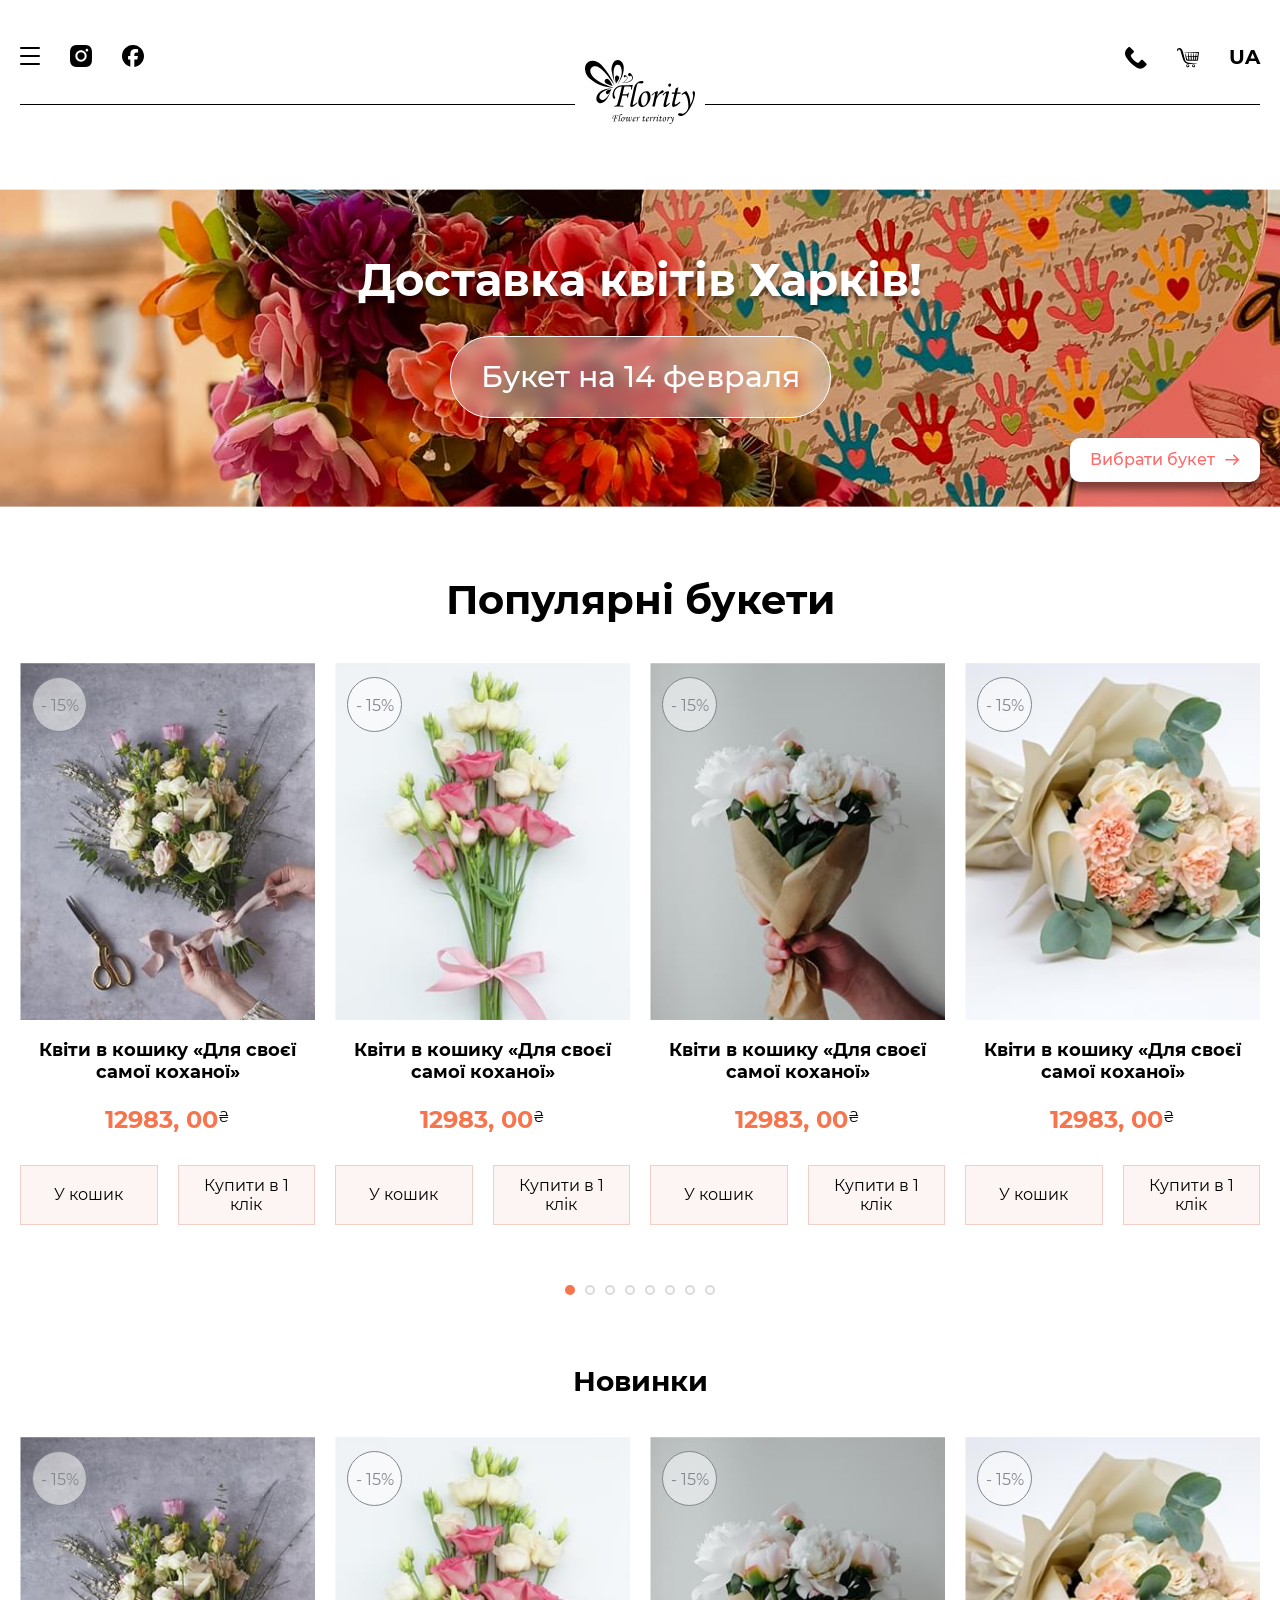
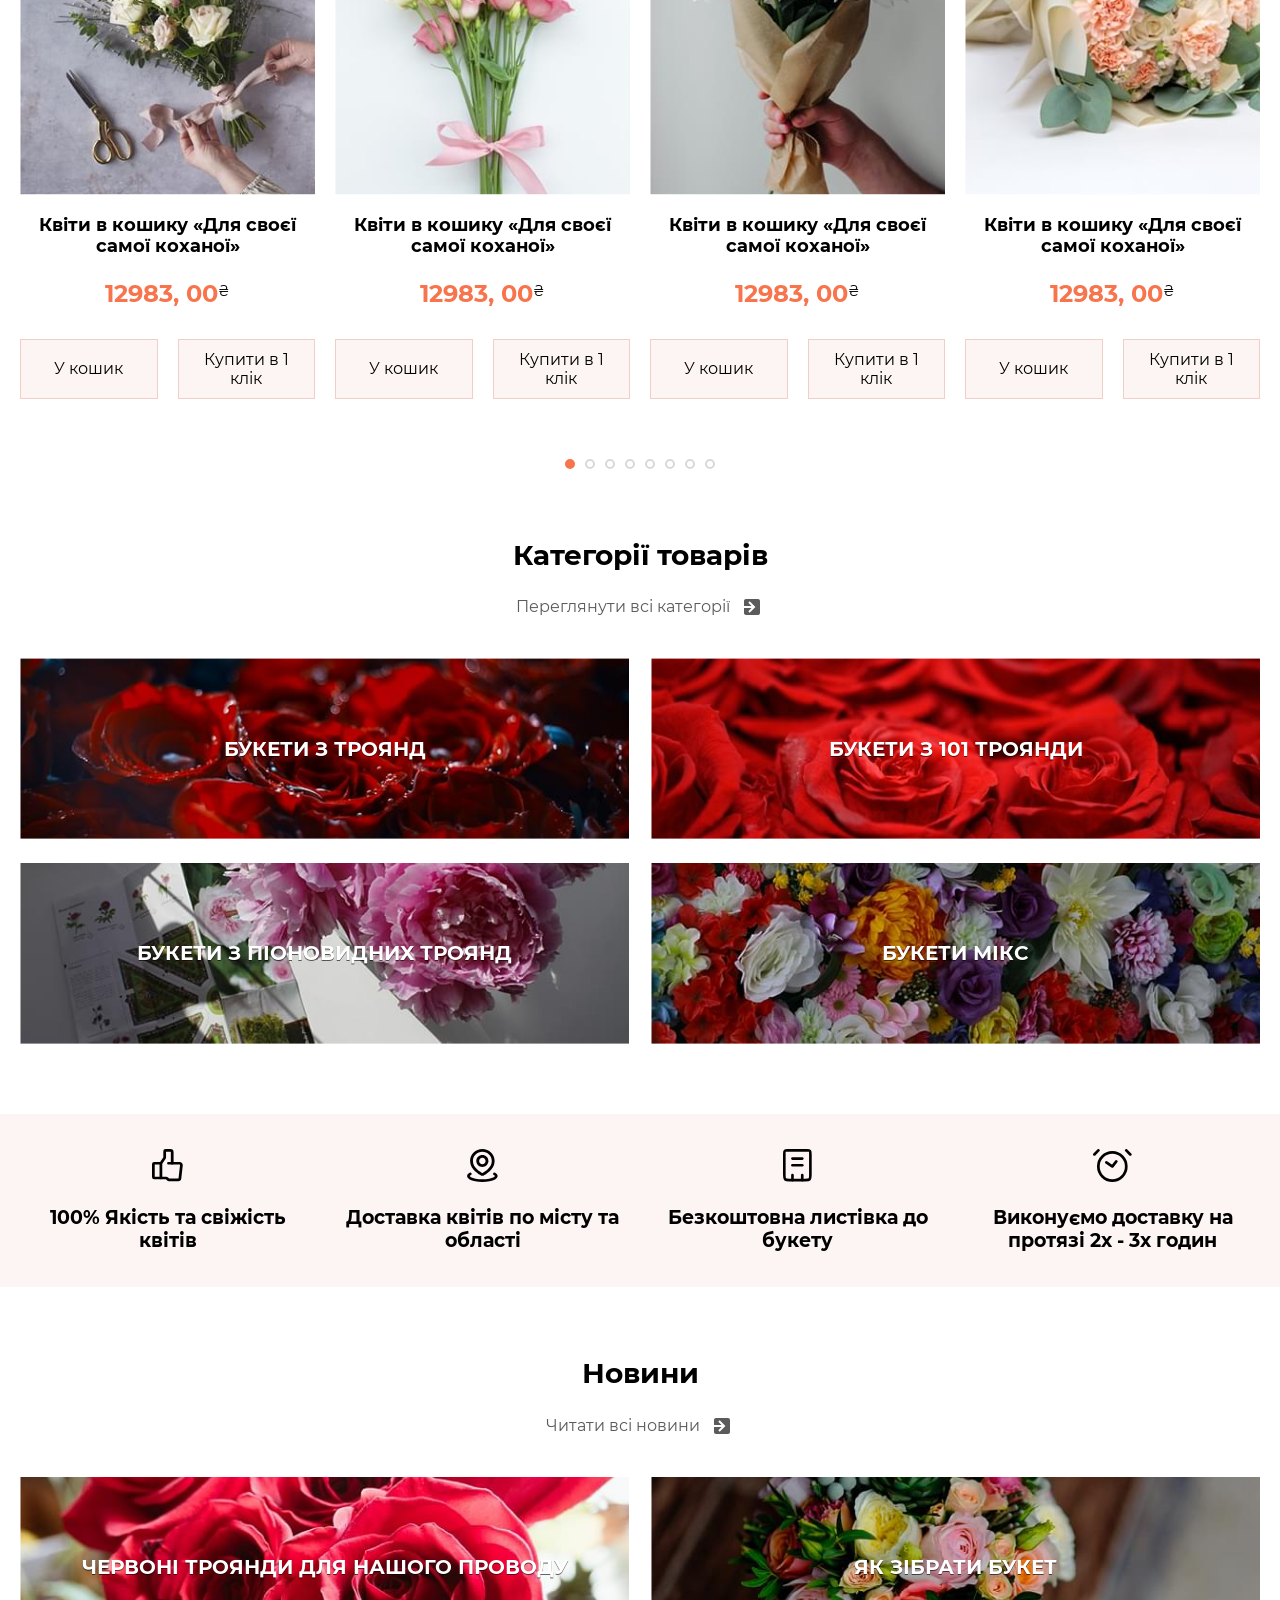
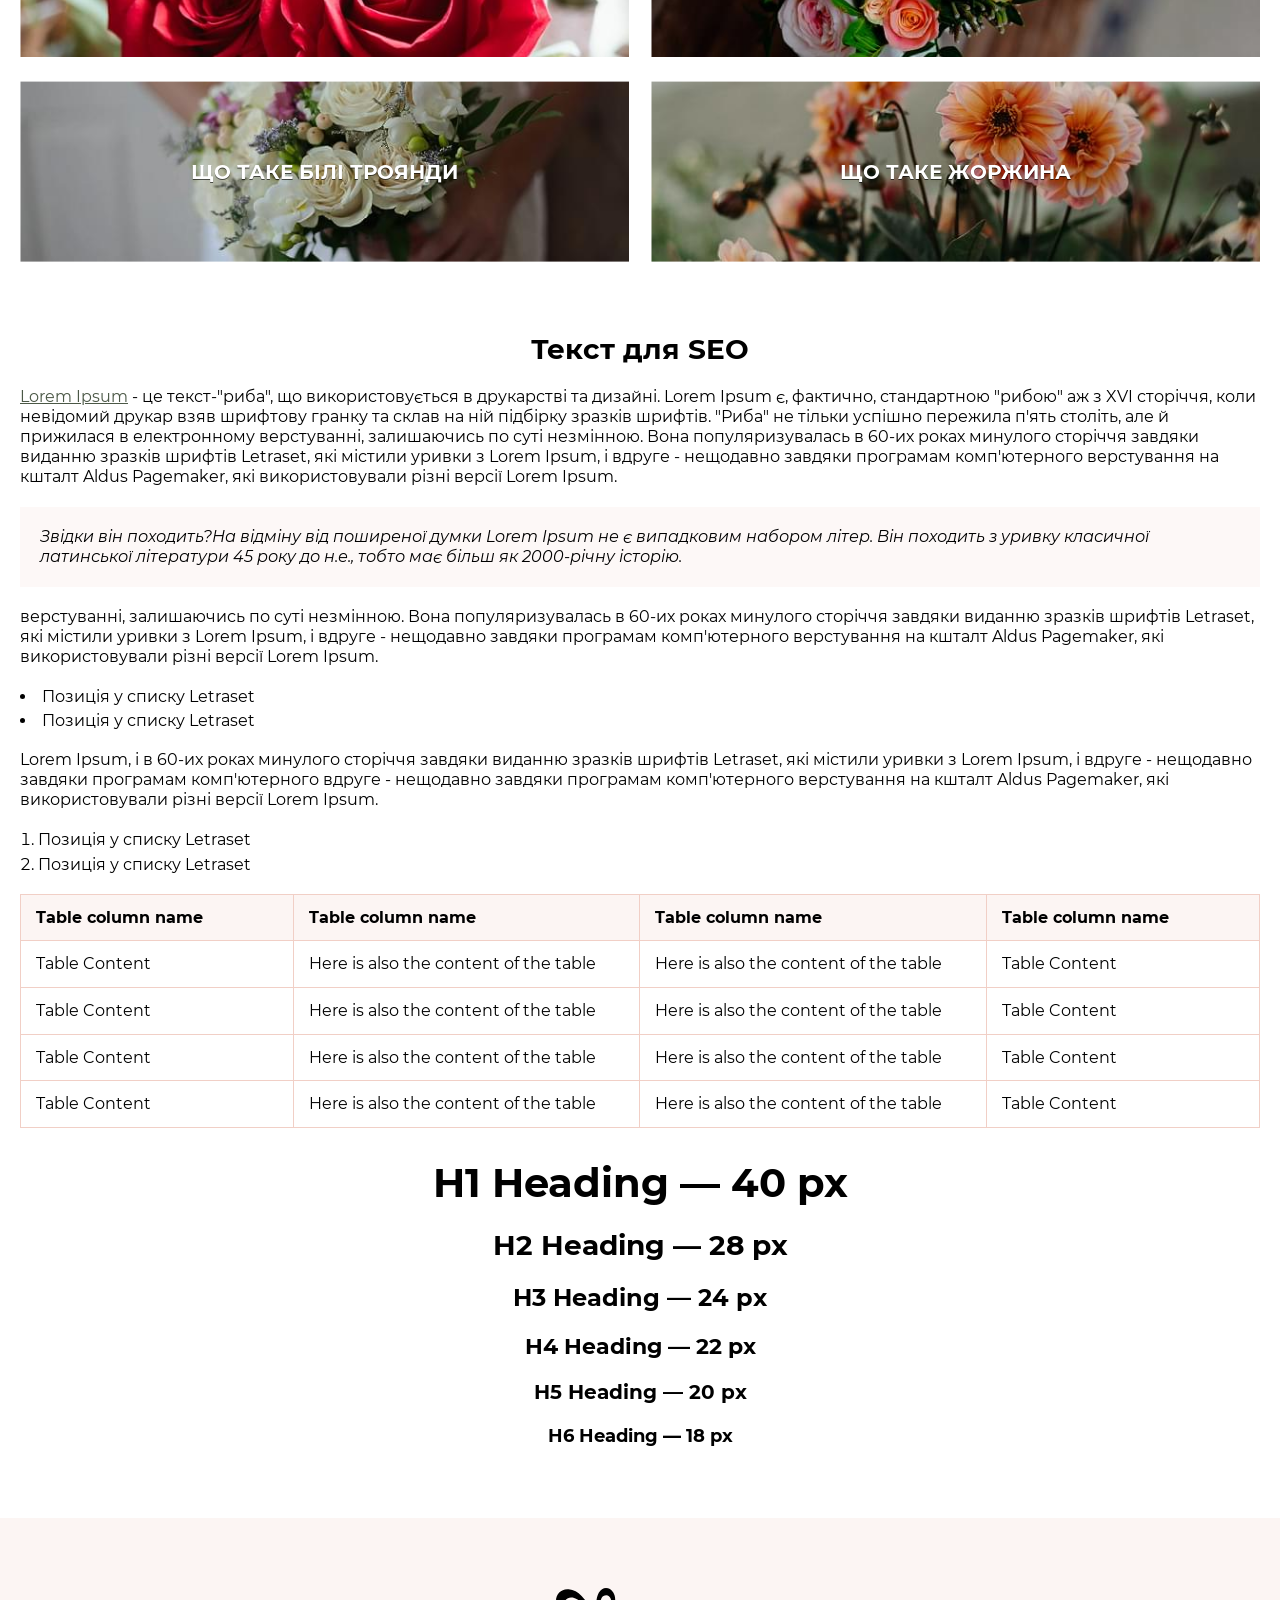
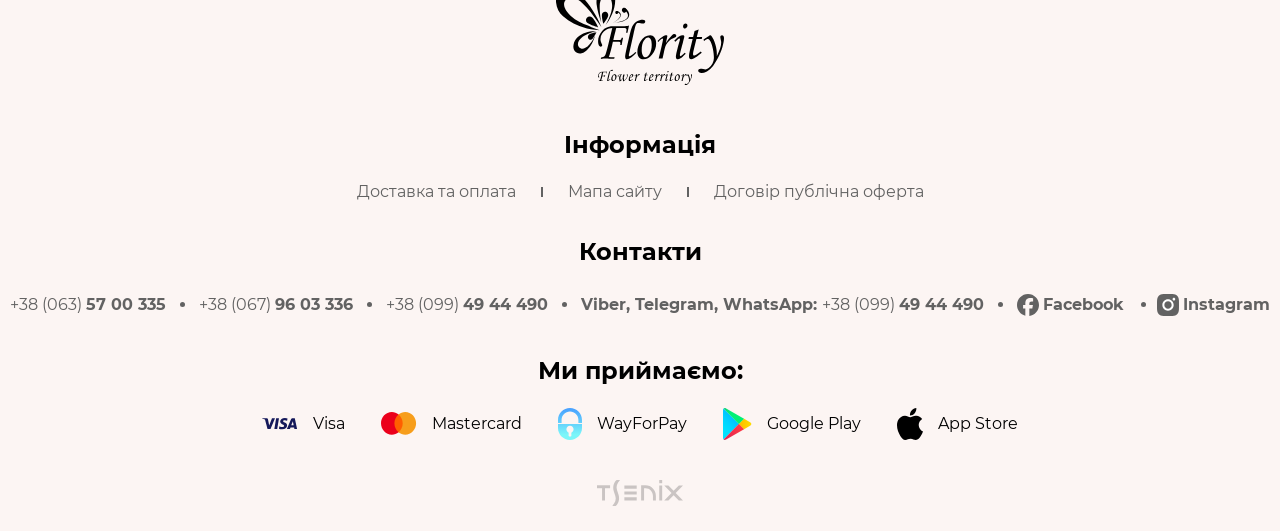
==== index.html @ 6a873721 "first commit" ====
<!DOCTYPE html>
<html lang="en" class="">

<head>
	<title>Home</title>
	<meta charset="UTF-8">
	<meta name="format-detection" content="telephone=no">
	<!-- <style>body{opacity: 0;}</style> -->
	<link rel="stylesheet" href="css/style.min.css?_v=20260426142828">
	<link rel="shortcut icon" href="favicon.ico">
	<!-- <meta name="robots" content="noindex, nofollow"> -->
	<meta name="viewport" content="width=device-width, initial-scale=1.0">
</head>

<body class="main">
	<div class="wrapper">
		<header class="header">
			<div class="_container">
				<div class="header__body">
					<div class="header__column">
						<div class="header__burger">
							<span></span>
							<span></span>
							<span></span>
						</div>

						<a href="#" class="header__link">
							<svg width="22" height="22" viewBox="0 0 22 22" fill="none" xmlns="http://www.w3.org/2000/svg">
								<path d="M11.0064 0C8.01837 0 7.64432 0.0128931 6.47059 0.0644657C5.30115 0.116038 4.49717 0.305138 3.80066 0.575894C3.07407 0.859543 2.45925 1.23344 1.84874 1.84802C1.23393 2.45829 0.859879 3.07287 0.576119 3.79488C0.305257 4.49541 0.116084 5.29478 0.0644909 6.46376C0.0128982 7.64134 0 8.01524 0 11.0021C0 13.9891 0.0128982 14.363 0.0644909 15.5362C0.116084 16.7052 0.305257 17.5089 0.576119 18.2051C0.859879 18.9314 1.23393 19.546 1.84874 20.1563C2.45925 20.7666 3.07407 21.1448 3.79637 21.4241C4.49717 21.6949 5.29685 21.884 6.46629 21.9355C7.64002 21.9871 8.01407 22 11.0021 22C13.9902 22 14.3643 21.9871 15.538 21.9355C16.7074 21.884 17.5114 21.6949 18.2079 21.4241C18.9302 21.1448 19.545 20.7666 20.1556 20.1563C20.7661 19.546 21.1444 18.9314 21.4239 18.2094C21.6947 17.5089 21.8839 16.7095 21.9355 15.5405C21.9871 14.3673 22 13.9934 22 11.0064C22 8.01954 21.9871 7.64563 21.9355 6.47236C21.8839 5.30338 21.6947 4.49971 21.4239 3.80348C21.153 3.07287 20.779 2.45829 20.1642 1.84802C19.5536 1.23774 18.9388 0.859543 18.2165 0.580191C17.5157 0.309435 16.716 0.120336 15.5466 0.0687634C14.3686 0.0128932 13.9945 0 11.0064 0Z" />
								<path d="M11.0065 5.35059C7.88513 5.35059 5.35278 7.88194 5.35278 11.0021C5.35278 14.1222 7.88513 16.6536 11.0065 16.6536C14.1278 16.6536 16.6602 14.1222 16.6602 11.0021C16.6602 7.88194 14.1278 5.35059 11.0065 5.35059ZM11.0065 14.668C8.98147 14.668 7.3391 13.0263 7.3391 11.0021C7.3391 8.97786 8.98147 7.33613 11.0065 7.33613C13.0315 7.33613 14.6739 8.97786 14.6739 11.0021C14.6739 13.0263 13.0315 14.668 11.0065 14.668Z" fill="white" />
								<path d="M18.2038 5.12702C18.2038 5.85763 17.6105 6.44642 16.8839 6.44642C16.153 6.44642 15.564 5.85333 15.564 5.12702C15.564 4.3964 16.1573 3.80762 16.8839 3.80762C17.6105 3.80762 18.2038 4.4007 18.2038 5.12702Z" fill="white" />
							</svg>
						</a>

						<a href="#" class="header__link">
							<svg width="22" height="22" viewBox="0 0 22 22" fill="none" xmlns="http://www.w3.org/2000/svg">
								<path d="M10.9998 0C4.92482 0 0 4.94301 0 11.0404C0 16.2179 3.55161 20.5625 8.34267 21.7558V14.4144H6.07452V11.0404H8.34267V9.58661C8.34267 5.82889 10.0371 4.08716 13.7128 4.08716C14.4097 4.08716 15.6122 4.2245 16.1041 4.3614V7.4196C15.8445 7.39221 15.3935 7.37853 14.8334 7.37853C13.0299 7.37853 12.333 8.06435 12.333 9.84716V11.0404H15.9259L15.3086 14.4144H12.333V22C17.7796 21.3398 22 16.6851 22 11.0404C21.9996 4.94301 17.0747 0 10.9998 0Z" />
							</svg>
						</a>
					</div>

					<div class="header__logo">
						<a href="index.html"><img src="img/logo.svg" alt="Flority"></a>
					</div>

					<div class="header__column">
						<a href="tel:380660000000" class="header__link">
							<svg width="20" height="20" viewBox="0 0 20 20" fill="none" xmlns="http://www.w3.org/2000/svg">
								<path d="M1.75751 1.69566L3.16025 0.292922C3.55077 -0.0976021 4.18394 -0.0976028 4.57446 0.292921L7.79183 3.51029C8.18235 3.90081 8.18235 4.53398 7.79183 4.9245L5.60475 7.11157C5.25868 7.45765 5.17288 7.98635 5.39176 8.4241C6.65706 10.9547 8.709 13.0066 11.2396 14.2719C11.6773 14.4908 12.206 14.405 12.5521 14.0589L14.7392 11.8719C15.1297 11.4813 15.7629 11.4813 16.1534 11.8719L19.3708 15.0892C19.7613 15.4798 19.7613 16.1129 19.3708 16.5034L17.968 17.9062C15.8567 20.0175 12.5141 20.2551 10.1254 18.4636L7.65382 16.6099C5.91029 15.3022 4.36147 13.7534 3.05382 12.0099L1.20014 9.53831C-0.591397 7.14958 -0.353846 3.80702 1.75751 1.69566Z" />
							</svg>
						</a>

						<a href="basket.html" class="header__link">
							<svg width="25" height="23" viewBox="0 0 25 23" fill="none" xmlns="http://www.w3.org/2000/svg">
								<path d="M18.5812 18.1425L14.183 18.2022C13.2606 18.2147 12.3851 18.1031 11.4917 17.92C8.99579 17.4085 7.82617 15.4957 6.98741 13.2699C6.55721 12.1282 6.16711 11.0234 5.83458 9.84287L4.12343 3.76761C3.94363 3.12925 3.60828 2.5521 3.12494 2.15522C2.66247 1.77555 2.07651 1.76142 1.62545 2.12654C0.935568 2.68497 0.820274 3.83113 0.439247 3.7769C0.0921669 3.72751 -0.0612964 2.75458 0.022397 2.23522C0.249803 0.824838 1.48586 -0.118003 2.91543 0.0119433C4.59738 0.164834 5.9006 1.70891 6.31698 3.2108L7.31269 6.80289L8.55208 11.547C8.82465 12.5904 9.14545 13.5791 9.6195 14.532C10.0403 15.378 10.6912 16.0177 11.5703 16.3469C12.1953 16.5809 12.804 16.7472 13.4802 16.839C15.6002 17.1265 17.6874 17.3957 19.8273 17.4526L21.8177 17.5054C22.06 17.5118 22.2849 17.6052 22.4875 17.7469C22.3479 17.8445 22.1954 17.911 22.0318 17.9321C20.8776 18.0811 19.7575 18.1266 18.5812 18.1425Z" />
								<path d="M19.1905 20.8876C19.4938 20.7344 19.6414 20.4723 19.636 20.1809C19.6308 19.9035 19.4873 19.6583 19.2237 19.5098C18.9418 19.3511 18.623 19.3408 18.321 19.4967C18.1021 19.6096 17.8889 19.8578 17.877 20.1599C17.8642 20.4805 18.0623 20.7423 18.2847 20.869C18.5717 21.0328 18.8969 21.036 19.1905 20.8876ZM20.2667 21.3477C19.5578 22.2095 18.2495 22.24 17.4839 21.4713C16.8313 20.8161 16.8934 19.8001 17.588 19.2081C18.3057 18.5965 19.3727 18.6013 20.077 19.2291C20.6944 19.7794 20.8188 20.6765 20.2667 21.3477Z" />
								<path d="M13.0521 20.2327C13.0746 19.8877 12.8522 19.636 12.6372 19.5112C12.3651 19.3533 12.0695 19.3501 11.7948 19.4646C11.5033 19.5863 11.3082 19.8574 11.291 20.1353C11.2715 20.4505 11.4399 20.7208 11.7236 20.876C11.9956 21.0248 12.3098 21.0444 12.6129 20.8874C12.8097 20.7856 13.0309 20.5591 13.0521 20.2327ZM13.5896 21.4505C12.9015 22.1662 11.7988 22.1971 11.0449 21.6053C10.2932 21.0152 10.2353 19.9304 10.9284 19.2733C11.6277 18.6105 12.7125 18.5803 13.4541 19.1963C14.1414 19.7671 14.234 20.7803 13.5896 21.4505Z" />
								<path d="M20.642 13.3871C20.5658 12.3701 20.6473 11.499 20.745 10.4853L19.4509 10.4937L19.4869 11.3573C19.5158 12.049 19.5331 12.6953 19.4162 13.3905L20.642 13.3871ZM18.4972 13.3818C18.4032 12.6845 18.3713 12.2024 18.3506 11.6176C18.3313 11.2467 18.3329 10.8556 18.3622 10.4886L16.613 10.4319L16.7215 11.675C16.7722 12.256 16.7775 12.7954 16.706 13.3961L18.4972 13.3818ZM21.5662 13.4225L22.6578 13.3826L23.0591 10.3245L21.8338 10.4487L21.7908 11.7148C21.7709 12.2999 21.6746 12.8463 21.5662 13.4225ZM15.7876 13.4119L15.5814 11.911L15.5168 10.3898L13.7103 10.2754L13.9349 11.7903C14.0136 12.3206 14.019 12.8404 14.0137 13.387L15.7876 13.4119ZM13.0692 13.3268C12.8149 12.2218 12.6972 11.2466 12.6313 10.1666L10.7609 9.99288C11.0276 11.084 11.2852 12.0581 11.5985 13.064C11.5815 13.1079 11.5697 13.2085 11.6007 13.2062C11.6317 13.2039 11.714 13.1799 11.7511 13.1839L13.0692 13.3268ZM23.2 9.43617C23.3567 8.40083 23.4962 7.49052 23.7074 6.54158C23.8035 6.2832 23.8545 6.02831 23.8532 5.75147L22.012 5.61882L21.9352 7.46017L21.8714 9.33246L23.2 9.43617ZM21.1934 7.59002L21.6515 5.59149L19.1741 5.45862L19.2098 6.16066L19.3778 9.37694L20.9026 9.319C20.9917 8.74061 21.0586 8.17785 21.1934 7.59002ZM18.6933 6.55045L18.8506 5.43907L16.1387 5.3195L16.5172 9.47737L18.3976 9.40489C18.4491 8.43211 18.5294 7.52515 18.6933 6.55045ZM15.5939 7.76298L15.8414 5.32216L14.4679 5.25886L12.904 5.21083L13.0655 6.16118L13.6011 9.58567L15.5138 9.51502L15.5939 7.76298ZM10.4923 13.689C10.2003 12.7702 10 11.871 9.85217 10.9315C9.66069 9.71427 9.49445 8.53281 9.41066 7.30473C9.37926 6.8446 9.32508 6.42368 9.51703 5.96537C9.68734 6.19575 9.7873 6.41023 9.86568 6.65927C10.1784 7.65358 10.4354 8.65248 10.6864 9.67328L12.6011 9.60909C12.5216 8.51012 12.5258 7.48823 12.5929 6.42097L12.6451 5.20103C11.1056 5.15154 9.61288 5.14304 8.0896 5.17985C7.83649 5.18596 7.57613 5.34547 7.34888 5.08646C8.13283 4.93451 8.88399 4.87053 9.65756 4.83111L11.9236 4.71576L19.9849 4.69751L23.5815 4.74882C24.0414 4.75539 25.1018 4.67571 24.992 5.43438L24.2098 10.8387C24.0819 11.7226 23.965 12.5566 23.9035 13.4397C23.8665 13.9726 23.6439 14.4216 23.0815 14.5683C22.7222 14.662 22.3106 14.7071 21.9164 14.7086L19.5705 14.7177L13.854 14.7255C12.9672 14.7267 12.1346 14.586 11.2827 14.3991C10.897 14.3144 10.6242 14.104 10.4923 13.689Z" />
							</svg>
						</a>

						<a href="#" class="header__lang">UA</a>
					</div>
				</div>
			</div>
		</header>

		<div class="menu">
			<div class="menu__header">
				<div class="menu__close">
					<svg width="20" height="20" viewBox="0 0 20 20" fill="none" xmlns="http://www.w3.org/2000/svg">
						<path d="M19 1L1 19" stroke-width="2" stroke-linecap="round" stroke-linejoin="round" />
						<path d="M1 1L19 19" stroke-width="2" stroke-linecap="round" stroke-linejoin="round" />
					</svg>
				</div>
			</div>

			<div class="menu__content">
				<nav class="menu__list">
					<a href="#" class="menu__link">Доставка квітів</a>
					<a href="category.html" class="menu__link">Категорії товарів</a>
					<a href="#" class="menu__link">Акції</a>
					<a href="feedback.html" class="menu__link">Відгуки</a>
					<a href="contact.html" class="menu__link">Контакти</a>
					<a href="info.html" class="menu__link">Як зробити замовлення</a>
				</nav>

				<div class="menu__socials">
					<a href="#" class="menu__social">
						<svg width="22" height="22" viewBox="0 0 22 22" fill="none" xmlns="http://www.w3.org/2000/svg">
							<path d="M11.0064 0C8.01837 0 7.64432 0.0128931 6.47059 0.0644657C5.30115 0.116038 4.49717 0.305138 3.80066 0.575894C3.07407 0.859543 2.45925 1.23344 1.84874 1.84802C1.23393 2.45829 0.859879 3.07287 0.576119 3.79488C0.305257 4.49541 0.116084 5.29478 0.0644909 6.46376C0.0128982 7.64134 0 8.01524 0 11.0021C0 13.9891 0.0128982 14.363 0.0644909 15.5362C0.116084 16.7052 0.305257 17.5089 0.576119 18.2051C0.859879 18.9314 1.23393 19.546 1.84874 20.1563C2.45925 20.7666 3.07407 21.1448 3.79637 21.4241C4.49717 21.6949 5.29685 21.884 6.46629 21.9355C7.64002 21.9871 8.01407 22 11.0021 22C13.9902 22 14.3643 21.9871 15.538 21.9355C16.7074 21.884 17.5114 21.6949 18.2079 21.4241C18.9302 21.1448 19.545 20.7666 20.1556 20.1563C20.7661 19.546 21.1444 18.9314 21.4239 18.2094C21.6947 17.5089 21.8839 16.7095 21.9355 15.5405C21.9871 14.3673 22 13.9934 22 11.0064C22 8.01954 21.9871 7.64563 21.9355 6.47236C21.8839 5.30338 21.6947 4.49971 21.4239 3.80348C21.153 3.07287 20.779 2.45829 20.1642 1.84802C19.5536 1.23774 18.9388 0.859543 18.2165 0.580191C17.5157 0.309435 16.716 0.120336 15.5466 0.0687634C14.3686 0.0128932 13.9945 0 11.0064 0Z" />
							<path d="M11.0065 5.35059C7.88513 5.35059 5.35278 7.88194 5.35278 11.0021C5.35278 14.1222 7.88513 16.6536 11.0065 16.6536C14.1278 16.6536 16.6602 14.1222 16.6602 11.0021C16.6602 7.88194 14.1278 5.35059 11.0065 5.35059ZM11.0065 14.668C8.98147 14.668 7.3391 13.0263 7.3391 11.0021C7.3391 8.97786 8.98147 7.33613 11.0065 7.33613C13.0315 7.33613 14.6739 8.97786 14.6739 11.0021C14.6739 13.0263 13.0315 14.668 11.0065 14.668Z" fill="white" />
							<path d="M18.2038 5.12702C18.2038 5.85763 17.6105 6.44642 16.8839 6.44642C16.153 6.44642 15.564 5.85333 15.564 5.12702C15.564 4.3964 16.1573 3.80762 16.8839 3.80762C17.6105 3.80762 18.2038 4.4007 18.2038 5.12702Z" fill="white" />
						</svg>
					</a>
					<a href="#" class="menu__social">
						<svg width="22" height="22" viewBox="0 0 22 22" fill="none" xmlns="http://www.w3.org/2000/svg">
							<path d="M10.9998 0C4.92482 0 0 4.94301 0 11.0404C0 16.2179 3.55161 20.5625 8.34267 21.7558V14.4144H6.07452V11.0404H8.34267V9.58661C8.34267 5.82889 10.0371 4.08716 13.7128 4.08716C14.4097 4.08716 15.6122 4.2245 16.1041 4.3614V7.4196C15.8445 7.39221 15.3935 7.37853 14.8334 7.37853C13.0299 7.37853 12.333 8.06435 12.333 9.84716V11.0404H15.9259L15.3086 14.4144H12.333V22C17.7796 21.3398 22 16.6851 22 11.0404C21.9996 4.94301 17.0747 0 10.9998 0Z" />
						</svg>
					</a>
				</div>
			</div>
		</div>


		<main class="page">
			<section class="main-banner">
				<img src="img/main.jpg" alt="Image" class="main-banner__image">

				<div class="_container">
					<h2 class="main-banner__title">Доставка квітів Харків!</h2>
					<div class="main-banner__info">Букет на 14 февраля</div>
					<a href="#" class="main-banner__button">
						<span>Вибрати букет</span>
						<svg width="18" height="14" viewBox="0 0 18 14" fill="none" xmlns="http://www.w3.org/2000/svg">
							<path d="M16 6.70709L16.7071 5.99999L17.4142 6.70709L16.7071 7.4142L16 6.70709ZM1 7.70709C0.447715 7.70709 0 7.25938 0 6.70709C0 6.15481 0.447715 5.70709 1 5.70709V6.70709V7.70709ZM10 0.707092L10.7071 -1.44839e-05L16.7071 5.99999L16 6.70709L15.2929 7.4142L9.29289 1.4142L10 0.707092ZM16 6.70709L16.7071 7.4142L10.7071 13.4142L10 12.7071L9.29289 12L15.2929 5.99999L16 6.70709ZM16 6.70709V7.70709H1V6.70709V5.70709H16V6.70709Z" />
						</svg>
					</a>
				</div>
			</section>

			<section class="products section">
				<div class="_container">
					<h2 class="products__title section__title big">Популярні букети</h2>

					<div class="products__body products__body-slider swiper">
						<div class="swiper-wrapper">
							<div class="products__item swiper-slide">
								<div class="products__item-promotion">- 15%</div>

								<a href="product.html" class="products__item-image">
									<img src="img/product/image01.jpg" alt="Image">
								</a>

								<a href="product.html" class="products__item-title">Квіти в кошику «Для своєї самої коханої»</a>

								<div class="products__item-cost">12983, 00<span>₴</span></div>

								<div class="products__item-actions">
									<button class="products__item-btn">У кошик</button>
									<a href="#" class="products__item-btn modal-cart-open">Купити в 1 клік</a>
								</div>
							</div>

							<div class="products__item swiper-slide">
								<div class="products__item-promotion">- 15%</div>

								<a href="product.html" class="products__item-image">
									<img src="img/product/image02.jpg" alt="Image">
								</a>

								<a href="product.html" class="products__item-title">Квіти в кошику «Для своєї самої коханої»</a>

								<div class="products__item-cost">12983, 00<span>₴</span></div>

								<div class="products__item-actions">
									<button class="products__item-btn">У кошик</button>
									<button class="products__item-btn modal-cart-open">Купити в 1 клік</button>
								</div>
							</div>

							<div class="products__item swiper-slide">
								<div class="products__item-promotion">- 15%</div>

								<a href="product.html" class="products__item-image">
									<img src="img/product/image03.jpg" alt="Image">
								</a>

								<a href="product.html" class="products__item-title">Квіти в кошику «Для своєї самої коханої»</a>

								<div class="products__item-cost">12983, 00<span>₴</span></div>

								<div class="products__item-actions">
									<button class="products__item-btn">У кошик</button>
									<button class="products__item-btn modal-cart-open">Купити в 1 клік</button>
								</div>
							</div>

							<div class="products__item swiper-slide">
								<div class="products__item-promotion">- 15%</div>

								<a href="product.html" class="products__item-image">
									<img src="img/product/image04.jpg" alt="Image">
								</a>

								<a href="product.html" class="products__item-title">Квіти в кошику «Для своєї самої коханої»</a>

								<div class="products__item-cost">12983, 00<span>₴</span></div>

								<div class="products__item-actions">
									<button class="products__item-btn">У кошик</button>
									<button class="products__item-btn modal-cart-open">Купити в 1 клік</button>
								</div>
							</div>

							<div class="products__item swiper-slide">
								<div class="products__item-promotion">- 15%</div>

								<a href="product.html" class="products__item-image">
									<img src="img/product/image05.jpg" alt="Image">
								</a>

								<a href="product.html" class="products__item-title">Квіти в кошику «Для своєї самої коханої»</a>

								<div class="products__item-cost">12983, 00<span>₴</span></div>

								<div class="products__item-actions">
									<button class="products__item-btn">У кошик</button>
									<button class="products__item-btn modal-cart-open">Купити в 1 клік</button>
								</div>
							</div>

							<div class="products__item swiper-slide">
								<div class="products__item-promotion">- 15%</div>

								<a href="product.html" class="products__item-image">
									<img src="img/product/image06.jpg" alt="Image">
								</a>

								<a href="product.html" class="products__item-title">Квіти в кошику «Для своєї самої коханої»</a>

								<div class="products__item-cost">12983, 00<span>₴</span></div>

								<div class="products__item-actions">
									<button class="products__item-btn">У кошик</button>
									<button class="products__item-btn modal-cart-open">Купити в 1 клік</button>
								</div>
							</div>

							<div class="products__item swiper-slide">
								<div class="products__item-promotion">- 15%</div>

								<a href="product.html" class="products__item-image">
									<img src="img/product/image07.jpg" alt="Image">
								</a>

								<a href="product.html" class="products__item-title">Квіти в кошику «Для своєї самої коханої»</a>

								<div class="products__item-cost">12983, 00<span>₴</span></div>

								<div class="products__item-actions">
									<button class="products__item-btn">У кошик</button>
									<button class="products__item-btn modal-cart-open">Купити в 1 клік</button>
								</div>
							</div>

							<div class="products__item swiper-slide">
								<div class="products__item-promotion">- 15%</div>

								<a href="product.html" class="products__item-image">
									<img src="img/product/image08.jpg" alt="Image">
								</a>

								<a href="product.html" class="products__item-title">Квіти в кошику «Для своєї самої коханої»</a>

								<div class="products__item-cost">12983, 00<span>₴</span></div>

								<div class="products__item-actions">
									<button class="products__item-btn">У кошик</button>
									<button class="products__item-btn modal-cart-open">Купити в 1 клік</button>
								</div>
							</div>
						</div>

						<div class="products__pagination"></div>
					</div>
				</div>
			</section>

			<section class="products section">
				<div class="_container">
					<h2 class="products__title section__title">Новинки</h2>

					<div class="products__body products__body-slider swiper">
						<div class="swiper-wrapper">
							<div class="products__item swiper-slide">
								<div class="products__item-promotion">- 15%</div>

								<a href="product.html" class="products__item-image">
									<img src="img/product/image01.jpg" alt="Image">
								</a>

								<a href="product.html" class="products__item-title">Квіти в кошику «Для своєї самої коханої»</a>

								<div class="products__item-cost">12983, 00<span>₴</span></div>

								<div class="products__item-actions">
									<button class="products__item-btn">У кошик</button>
									<a href="#" class="products__item-btn modal-cart-open">Купити в 1 клік</a>
								</div>
							</div>

							<div class="products__item swiper-slide">
								<div class="products__item-promotion">- 15%</div>

								<a href="product.html" class="products__item-image">
									<img src="img/product/image02.jpg" alt="Image">
								</a>

								<a href="product.html" class="products__item-title">Квіти в кошику «Для своєї самої коханої»</a>

								<div class="products__item-cost">12983, 00<span>₴</span></div>

								<div class="products__item-actions">
									<button class="products__item-btn">У кошик</button>
									<button class="products__item-btn modal-cart-open">Купити в 1 клік</button>
								</div>
							</div>

							<div class="products__item swiper-slide">
								<div class="products__item-promotion">- 15%</div>

								<a href="product.html" class="products__item-image">
									<img src="img/product/image03.jpg" alt="Image">
								</a>

								<a href="product.html" class="products__item-title">Квіти в кошику «Для своєї самої коханої»</a>

								<div class="products__item-cost">12983, 00<span>₴</span></div>

								<div class="products__item-actions">
									<button class="products__item-btn">У кошик</button>
									<button class="products__item-btn modal-cart-open">Купити в 1 клік</button>
								</div>
							</div>

							<div class="products__item swiper-slide">
								<div class="products__item-promotion">- 15%</div>

								<a href="product.html" class="products__item-image">
									<img src="img/product/image04.jpg" alt="Image">
								</a>

								<a href="product.html" class="products__item-title">Квіти в кошику «Для своєї самої коханої»</a>

								<div class="products__item-cost">12983, 00<span>₴</span></div>

								<div class="products__item-actions">
									<button class="products__item-btn">У кошик</button>
									<button class="products__item-btn modal-cart-open">Купити в 1 клік</button>
								</div>
							</div>

							<div class="products__item swiper-slide">
								<div class="products__item-promotion">- 15%</div>

								<a href="product.html" class="products__item-image">
									<img src="img/product/image05.jpg" alt="Image">
								</a>

								<a href="product.html" class="products__item-title">Квіти в кошику «Для своєї самої коханої»</a>

								<div class="products__item-cost">12983, 00<span>₴</span></div>

								<div class="products__item-actions">
									<button class="products__item-btn">У кошик</button>
									<button class="products__item-btn modal-cart-open">Купити в 1 клік</button>
								</div>
							</div>

							<div class="products__item swiper-slide">
								<div class="products__item-promotion">- 15%</div>

								<a href="product.html" class="products__item-image">
									<img src="img/product/image06.jpg" alt="Image">
								</a>

								<a href="product.html" class="products__item-title">Квіти в кошику «Для своєї самої коханої»</a>

								<div class="products__item-cost">12983, 00<span>₴</span></div>

								<div class="products__item-actions">
									<button class="products__item-btn">У кошик</button>
									<button class="products__item-btn modal-cart-open">Купити в 1 клік</button>
								</div>
							</div>

							<div class="products__item swiper-slide">
								<div class="products__item-promotion">- 15%</div>

								<a href="product.html" class="products__item-image">
									<img src="img/product/image07.jpg" alt="Image">
								</a>

								<a href="product.html" class="products__item-title">Квіти в кошику «Для своєї самої коханої»</a>

								<div class="products__item-cost">12983, 00<span>₴</span></div>

								<div class="products__item-actions">
									<button class="products__item-btn">У кошик</button>
									<button class="products__item-btn modal-cart-open">Купити в 1 клік</button>
								</div>
							</div>

							<div class="products__item swiper-slide">
								<div class="products__item-promotion">- 15%</div>

								<a href="product.html" class="products__item-image">
									<img src="img/product/image08.jpg" alt="Image">
								</a>

								<a href="product.html" class="products__item-title">Квіти в кошику «Для своєї самої коханої»</a>

								<div class="products__item-cost">12983, 00<span>₴</span></div>

								<div class="products__item-actions">
									<button class="products__item-btn">У кошик</button>
									<button class="products__item-btn modal-cart-open">Купити в 1 клік</button>
								</div>
							</div>
						</div>

						<div class="products__pagination"></div>
					</div>
				</div>
			</section>

			<section class="category section">
				<div class="_container">
					<h2 class="category__title section__title withSub">Категорії товарів</h2>
					<a href="category.html" class="category__subtitle section__subtitle">
						<span>Переглянути всі категорії</span>
						<svg width="24" height="24" viewBox="0 0 24 24" fill="none" xmlns="http://www.w3.org/2000/svg">
							<path d="M4 6C4 4.89543 4.89543 4 6 4H18C19.1046 4 20 4.89543 20 6V18C20 19.1046 19.1046 20 18 20H6C4.89543 20 4 19.1046 4 18V13H11.5859L8.29297 16.293L9.70703 17.707L15.4141 12L9.70703 6.29297L8.29297 7.70703L11.5859 11H4V6Z" />
						</svg>
					</a>

					<div class="category__body">
						<a href="products.html" class="category__item">
							<img src="img/category/image01.jpg" alt="" class="category__item-image">
							<div class="category__item-title">Букети з троянд</div>
						</a>
						<a href="products.html" class="category__item">
							<img src="img/category/image02.jpg" alt="" class="category__item-image">
							<div class="category__item-title">Букети з 101 Троянди</div>
						</a>
						<a href="products.html" class="category__item">
							<img src="img/category/image03.jpg" alt="" class="category__item-image">
							<div class="category__item-title">Букети з піоновидних троянд</div>
						</a>
						<a href="products.html" class="category__item">
							<img src="img/category/image04.jpg" alt="" class="category__item-image">
							<div class="category__item-title">Букети мікс</div>
						</a>
					</div>
				</div>
			</section>

			<div class="about">
				<div class="_container">
					<div class="about__body">
						<div class="about__item">
							<img src="img/icon/about/icon01.svg" alt="" class="about__item-icon">
							<div class="about__item-text">100% Якість та свіжість квітів</div>
						</div>
						<div class="about__item">
							<img src="img/icon/about/icon02.svg" alt="" class="about__item-icon">
							<div class="about__item-text">Доставка квітів по місту та області</div>
						</div>
						<div class="about__item">
							<img src="img/icon/about/icon03.svg" alt="" class="about__item-icon">
							<div class="about__item-text">Безкоштовна листівка до букету</div>
						</div>
						<div class="about__item">
							<img src="img/icon/about/icon04.svg" alt="" class="about__item-icon">
							<div class="about__item-text">Виконуємо доставку на протязі 2х - 3х годин</div>
						</div>
					</div>
				</div>
			</div>

			<section class="category section">
				<div class="_container">
					<h2 class="category__title section__title withSub">Новини</h2>
					<a href="#" class="category__subtitle section__subtitle">
						<span>Читати всі новини</span>
						<svg width="24" height="24" viewBox="0 0 24 24" fill="none" xmlns="http://www.w3.org/2000/svg">
							<path d="M4 6C4 4.89543 4.89543 4 6 4H18C19.1046 4 20 4.89543 20 6V18C20 19.1046 19.1046 20 18 20H6C4.89543 20 4 19.1046 4 18V13H11.5859L8.29297 16.293L9.70703 17.707L15.4141 12L9.70703 6.29297L8.29297 7.70703L11.5859 11H4V6Z" />
						</svg>
					</a>

					<div class="category__body">
						<a href="products.html" class="category__item">
							<img src="img/category/image05.jpg" alt="" class="category__item-image">
							<div class="category__item-title">Червоні троянди для нашого проводу</div>
						</a>
						<a href="products.html" class="category__item">
							<img src="img/category/image06.jpg" alt="" class="category__item-image">
							<div class="category__item-title">Як зібрати букет</div>
						</a>
						<a href="products.html" class="category__item">
							<img src="img/category/image07.jpg" alt="" class="category__item-image">
							<div class="category__item-title">Що таке білі троянди</div>
						</a>
						<a href="products.html" class="category__item">
							<img src="img/category/image08.jpg" alt="" class="category__item-image">
							<div class="category__item-title">Що таке жоржина</div>
						</a>
					</div>
				</div>
			</section>

			<div class="info">
				<div class="_container">
					<div class="info__body">
						<h2>Текст для SEO</h2>
						<p><a href="#">Lorem Ipsum</a> - це текст-"риба", що використовується в друкарстві та дизайні. Lorem Ipsum є, фактично, стандартною "рибою" аж з XVI сторіччя, коли невідомий друкар взяв шрифтову гранку та склав на ній підбірку зразків шрифтів. "Риба" не тільки успішно пережила п'ять століть, але й прижилася в електронному верстуванні, залишаючись по суті незмінною. Вона популяризувалась в 60-их роках минулого сторіччя завдяки виданню зразків шрифтів Letraset, які містили уривки з Lorem Ipsum, і вдруге - нещодавно завдяки програмам комп'ютерного верстування на кшталт Aldus Pagemaker, які використовували різні версії Lorem Ipsum.</p>
						<blockquote>Звідки він походить?На відміну від поширеної думки Lorem Ipsum не є випадковим набором літер. Він походить з уривку класичної латинської літератури 45 року до н.е., тобто має більш як 2000-річну історію.</blockquote>
						<p>верстуванні, залишаючись по суті незмінною. Вона популяризувалась в 60-их роках минулого сторіччя завдяки виданню зразків шрифтів Letraset, які містили уривки з Lorem Ipsum, і вдруге - нещодавно завдяки програмам комп'ютерного верстування на кшталт Aldus Pagemaker, які використовували різні версії Lorem Ipsum.</p>
						<ul>
							<li>Позиція у списку Letraset</li>
							<li>Позиція у списку Letraset</li>
						</ul>
						<p>Lorem Ipsum, і в 60-их роках минулого сторіччя завдяки виданню зразків шрифтів Letraset, які містили уривки з Lorem Ipsum, і вдруге - нещодавно завдяки програмам комп'ютерного вдруге - нещодавно завдяки програмам комп'ютерного верстування на кшталт Aldus Pagemaker, які використовували різні версії Lorem Ipsum.</p>
						<ol>
							<li>Позиція у списку Letraset</li>
							<li>Позиція у списку Letraset</li>
						</ol>
						<table>
							<tr>
								<th>Table column name</th>
								<th>Table column name</th>
								<th>Table column name</th>
								<th>Table column name</th>
							</tr>
							<tr>
								<td>Table Content</td>
								<td>Here is also the content of the table</td>
								<td>Here is also the content of the table</td>
								<td>Table Content</td>
							</tr>
							<tr>
								<td>Table Content</td>
								<td>Here is also the content of the table</td>
								<td>Here is also the content of the table</td>
								<td>Table Content</td>
							</tr>
							<tr>
								<td>Table Content</td>
								<td>Here is also the content of the table</td>
								<td>Here is also the content of the table</td>
								<td>Table Content</td>
							</tr>
							<tr>
								<td>Table Content</td>
								<td>Here is also the content of the table</td>
								<td>Here is also the content of the table</td>
								<td>Table Content</td>
							</tr>
						</table>
						<h1>H1 Heading — 40 px</h1>
						<h2>H2 Heading — 28 px</h2>
						<h3>H3 Heading — 24 px</h3>
						<h4>H4 Heading — 22 px</h4>
						<h5>H5 Heading — 20 px</h5>
						<h6>H6 Heading — 18 px</h6>
					</div>
				</div>
			</div>
		</main>

		<div aria-hidden="true" class="popup">
			<div class="popup__wrapper">
				<form class="popup__content" novalidate>
					<h3 class="popup__title">Швидке замовлення</h3>

					<div class="popup__product">
						<div class="popup__product-title">Товар:</div>
						<div class="popup__product-name">Товар Букет 19 білих троянд</div>
					</div>

					<div class="popup__quantity">
						<div class="popup__quantity-title">Кількість:</div>

						<div data-quantity class="quantity">
							<button data-quantity-minus type="button" class="quantity__button quantity__button_minus"></button>
							<div class="quantity__input">
								<input data-quantity-value type="number" name="quantity" value="1" min="1">
							</div>
							<button data-quantity-plus type="button" class="quantity__button quantity__button_plus"></button>
						</div>
					</div>

					<div class="popup__cost">
						<div class="popup__cost-title">Сума:</div>
						<div class="popup__cost-total">12983, 00<span>₴</span></div>
					</div>

					<div class="popup__input-block">
						<div class="popup__input-row">
							<div class="popup__input-name">Ваше ім’я<span>*</span></div>
							<input type="text" name="name" placeholder="" class="popup__input input" autocomplete="off" required>
						</div>

						<div class="popup__input-row">
							<div class="popup__input-name">Ваш телефон<span>*</span></div>
							<input type="tel" name="phone" placeholder="Телефон" class="popup__input input" autocomplete="off" required>
						</div>
					</div>

					<div class="popup__button button">
						<input type="submit">
						<span>Замовити зараз</span>
					</div>
				</form>
			</div>
		</div>
		<footer class="footer">
			<div class="_container">
				<div class="footer__body">
					<a href="index.html" class="footer__logo">
						<img src="img/logo.svg" alt="Image">
					</a>

					<div class="footer__info">
						<h3 class="footer__title">Інформація</h3>
						<div class="footer__info-list">
							<a href="#" class="footer__info-item">Доставка та оплата</a>
							<a href="#" class="footer__info-item">Мапа сайту</a>
							<a href="#" class="footer__info-item">Договір публічна оферта</a>
						</div>
					</div>

					<div class="footer__contacts">
						<h3 class="footer__title">Контакти</h3>
						<div class="footer__contacts-body">
							<div class="footer__phones">
								<a href="tel:380635700335" class="footer__phone">+38 (063) <span>57 00 335</span></a>
								<a href="tel:380679603336" class="footer__phone">+38 (067) <span>96 03 336</span></a>
								<a href="tel:380994944490" class="footer__phone">+38 (099) <span>49 44 490</span></a>
							</div>

							<div class="footer__messanger">
								<div class="footer__messanger-title">Viber, Telegram, WhatsApp: </div>
								<div class="footer__messanger-number">+38 (099) <span>49 44 490</span></div>
							</div>
							<div class="footer__socials">
								<a href="#" class="footer__social">
									<svg width="22" height="22" viewBox="0 0 22 22" fill="none" xmlns="http://www.w3.org/2000/svg">
										<path d="M10.9998 0C4.92482 0 0 4.94301 0 11.0404C0 16.2179 3.55161 20.5625 8.34267 21.7558V14.4144H6.07452V11.0404H8.34267V9.58661C8.34267 5.82889 10.0371 4.08716 13.7128 4.08716C14.4097 4.08716 15.6122 4.2245 16.1041 4.3614V7.4196C15.8445 7.39221 15.3935 7.37853 14.8334 7.37853C13.0299 7.37853 12.333 8.06435 12.333 9.84716V11.0404H15.9259L15.3086 14.4144H12.333V22C17.7796 21.3398 22 16.6851 22 11.0404C21.9996 4.94301 17.0747 0 10.9998 0Z" />
									</svg>
									<span>Facebook</span>
								</a>
								<a href="#" class="footer__social">
									<svg width="22" height="22" viewBox="0 0 22 22" fill="none" xmlns="http://www.w3.org/2000/svg">
										<path d="M11.0064 0C8.01837 0 7.64432 0.0128931 6.47059 0.0644657C5.30115 0.116038 4.49717 0.305138 3.80066 0.575894C3.07407 0.859543 2.45925 1.23344 1.84874 1.84802C1.23393 2.45829 0.859879 3.07287 0.576119 3.79488C0.305257 4.49541 0.116084 5.29478 0.0644909 6.46376C0.0128982 7.64134 0 8.01524 0 11.0021C0 13.9891 0.0128982 14.363 0.0644909 15.5362C0.116084 16.7052 0.305257 17.5089 0.576119 18.2051C0.859879 18.9314 1.23393 19.546 1.84874 20.1563C2.45925 20.7666 3.07407 21.1448 3.79637 21.4241C4.49717 21.6949 5.29685 21.884 6.46629 21.9355C7.64002 21.9871 8.01407 22 11.0021 22C13.9902 22 14.3643 21.9871 15.538 21.9355C16.7074 21.884 17.5114 21.6949 18.2079 21.4241C18.9302 21.1448 19.545 20.7666 20.1556 20.1563C20.7661 19.546 21.1444 18.9314 21.4239 18.2094C21.6947 17.5089 21.8839 16.7095 21.9355 15.5405C21.9871 14.3673 22 13.9934 22 11.0064C22 8.01954 21.9871 7.64563 21.9355 6.47236C21.8839 5.30338 21.6947 4.49971 21.4239 3.80348C21.153 3.07287 20.779 2.45829 20.1642 1.84802C19.5536 1.23774 18.9388 0.859543 18.2165 0.580191C17.5157 0.309435 16.716 0.120336 15.5466 0.0687634C14.3686 0.0128932 13.9945 0 11.0064 0Z" />
										<path d="M11.0065 5.35059C7.88513 5.35059 5.35278 7.88194 5.35278 11.0021C5.35278 14.1222 7.88513 16.6536 11.0065 16.6536C14.1278 16.6536 16.6602 14.1222 16.6602 11.0021C16.6602 7.88194 14.1278 5.35059 11.0065 5.35059ZM11.0065 14.668C8.98147 14.668 7.3391 13.0263 7.3391 11.0021C7.3391 8.97786 8.98147 7.33613 11.0065 7.33613C13.0315 7.33613 14.6739 8.97786 14.6739 11.0021C14.6739 13.0263 13.0315 14.668 11.0065 14.668Z" fill="white" />
										<path d="M18.2038 5.12702C18.2038 5.85763 17.6105 6.44642 16.8839 6.44642C16.153 6.44642 15.564 5.85333 15.564 5.12702C15.564 4.3964 16.1573 3.80762 16.8839 3.80762C17.6105 3.80762 18.2038 4.4007 18.2038 5.12702Z" fill="white" />
									</svg>
									<span>Instagram</span>
								</a>
							</div>
						</div>
					</div>

					<div class="footer__bank">
						<h3 class="footer__title">Ми приймаємо:</h3>
						<div class="footer__bank-body">
							<div class="footer__bank-item">
								<img src="img/icon/visa.svg" alt="Image">
								<span>Visa</span>
							</div>
							<div class="footer__bank-item">
								<img src="img/icon/mastercard.svg" alt="Image">
								<span>Mastercard</span>
							</div>
							<div class="footer__bank-item">
								<img src="img/icon/wayforpay.svg" alt="Image">
								<span>WayForPay</span>
							</div>
							<div class="footer__bank-item">
								<img src="img/icon/googlepay.svg" alt="Image">
								<span>Google Play</span>
							</div>
							<div class="footer__bank-item">
								<img src="img/icon/appstore.svg" alt="Image">
								<span>App Store</span>
							</div>
						</div>
					</div>

					<a href="#" class="footer__author">
						<svg width="86" height="26" viewBox="0 0 86 26" fill="none" xmlns="http://www.w3.org/2000/svg">
							<path fill-rule="evenodd" clip-rule="evenodd" d="M39.7079 17.3101V20.3842H27.3735V17.3101H39.7079ZM39.7079 11.4538V14.5286H27.3735V11.4538H39.7079ZM39.7079 5.59882V8.67164H27.3735V5.59882H39.7079ZM65.1804 5.403V20.5787H62.2227V5.403H65.1804ZM65.1804 0.0867299V3.1609H62.2227V0.0867299H65.1804ZM13.0858 5.20718V8.28135H8.02208V20.3842H5.06368V8.28135H0V5.20718H13.0858ZM78.6989 12.9905L86 20.5794H81.8163L76.6067 15.1642L71.3986 20.5794H67.2142L74.5159 12.9905L67.2142 5.403H71.3986L76.6067 10.8162L81.8163 5.403H86L78.6989 12.9905ZM44.1146 5.20718H48.5515C54.2584 5.20718 58.9024 10.0336 58.9024 15.9658V20.3836H55.9461V15.9658C55.9461 11.7289 52.6279 8.28135 48.5515 8.28135H47.0716V20.3836H44.1146V5.20718ZM18.2568 15.8492L18.2458 15.8269L16.8532 11.5812C15.2481 6.72496 16.9778 1.97717 19.6919 0H23.0294C19.9926 3.47665 18.8815 6.53388 20.0765 10.1501L21.469 14.3958L21.48 14.4188C23.0852 19.2757 21.3528 24.0222 18.642 26H15.3052C18.3407 22.5227 19.4518 19.4654 18.2568 15.8492Z" />
						</svg>
					</a>
				</div>
			</div>
		</footer>

	</div>
	<script src="js/app.min.js?_v=20260426142828"></script>
</body>

</html>
---- css/style.min.css ----
@font-face{font-family:Montserrat;font-display:swap;src:url(../fonts/Montserrat-Bold.woff2) format("woff2");font-weight:700;font-style:normal}@font-face{font-family:Montserrat;font-display:swap;src:url(../fonts/Montserrat-Italic.woff2) format("woff2");font-weight:400;font-style:italic}@font-face{font-family:Montserrat;font-display:swap;src:url(../fonts/Montserrat-Medium.woff2) format("woff2");font-weight:500;font-style:normal}@font-face{font-family:Montserrat;font-display:swap;src:url(../fonts/Montserrat-Regular.woff2) format("woff2");font-weight:400;font-style:normal}*{padding:0;margin:0;border:0}*,*::after,*::before{box-sizing:border-box}*::after,*::before{display:inline-block}body,html{height:100%;min-width:320px}body{color:#000;font-family:Montserrat,sans-serif;font-size:1rem;line-height:1.2;-ms-text-size-adjust:100%;-moz-text-size-adjust:100%;-webkit-text-size-adjust:100%;-webkit-font-smoothing:antialiased;-moz-osx-font-smoothing:grayscale}button,input,textarea{font-family:Montserrat,sans-serif;font-size:inherit;line-height:inherit;color:inherit;background-color:rgba(0,0,0,0)}input,textarea{width:100%}label{display:inline-block}button,option,select{cursor:pointer}a{display:inline-block;color:inherit;text-decoration:none}ul li{list-style:none}img{vertical-align:top}h1,h2,h3,h4,h5,h6{font-weight:inherit;font-size:inherit}html{scroll-behavior:smooth}body{background-color:#fff}.lock body{overflow:hidden;touch-action:none;-ms-scroll-chaining:none;overscroll-behavior:none}.wrapper{min-height:100%;display:flex;flex-direction:column;overflow:hidden}@supports (overflow:clip){.wrapper{overflow:clip}}.wrapper>main{flex:1 1 auto}.wrapper>*{min-width:0}.page{margin-top:90px}._container{padding:0 20px}.header{position:fixed;z-index:20;top:0;left:0;width:100%;background-color:#fff;transition:all .5s ease}.header.scroll{box-shadow:0 0 20px rgba(0,0,0,.2)}.header__body{padding:30px 0 40px;height:90px;position:relative;display:flex;justify-content:space-between;align-items:center}.header__body::after,.header__body::before{content:"";display:block;position:absolute;bottom:0;width:calc(50% - 60px);height:1px;background-color:#000}.header__body::before{left:0}.header__body::after{right:0}.header__column{display:flex;align-items:center;gap:15px}.header__burger{display:flex;flex-direction:column;justify-content:space-between;width:20px;height:18px;cursor:pointer}.header__burger span{width:100%;height:2px;background-color:#000;border-radius:10px;transition:all .5s ease}.header__link{width:22px;height:22px}.header__link svg{width:100%;height:100%;fill:#000;transition:all .5s ease}.header__logo{position:absolute;width:calc(100% - 240px);top:50%;left:50%;-webkit-transform:translate(-50%,-50%);transform:translate(-50%,-50%)}.header__logo img{width:100%}.header__lang{font-size:20px;line-height:125%;font-weight:700;text-transform:uppercase;cursor:pointer;transition:color .5s ease}.menu{position:fixed;z-index:30;top:0;left:0;width:100%;height:100vh;background-color:#fff;-webkit-transform:translateX(-150%);transform:translateX(-150%);transition:all .5s ease}.menu.active{-webkit-transform:translateX(0);transform:translateX(0)}.menu__header{padding:30px 20px 15px}.menu__close{width:18px;height:18px;cursor:pointer}.menu__close svg{width:100%;height:100%;stroke:#000;transition:all .5s ease}.menu__content{display:flex;flex-direction:column;gap:55px;padding:15px 20px 50px;height:calc(100vh - 63px);overflow-y:auto}.menu__list{display:flex;flex-direction:column;gap:30px}.menu__link{font-size:26px;line-height:125%;font-weight:700;transition:color .5s ease}.menu__socials{display:flex;gap:25px}.menu__social{width:42px;height:42px}.menu__social svg{width:100%;height:100%;fill:#000;transition:all .5s ease}.footer{margin-top:30px;padding:60px 0;background-color:#fcf5f3}.footer__body{display:flex;flex-direction:column;align-items:center;gap:45px}.footer__logo{height:97px}.footer__logo img{height:100%}.footer__info{display:flex;flex-direction:column;align-items:center;gap:25px}.footer__title{font-size:24px;line-height:125%;font-weight:700;text-align:center}.footer__info-list{display:flex;flex-direction:column;align-items:center;gap:15px}.footer__info-item{position:relative;font-size:16px;line-height:125%;text-align:center;color:#626262;transition:color .5s ease}.footer__info-item:last-child::after{display:none}.footer__contacts{display:flex;flex-direction:column;align-items:center;gap:25px}.footer__contacts-body{display:flex;flex-direction:column;align-items:center}.footer__phones{display:flex;flex-direction:column;align-items:center}.footer__phone{position:relative;margin-bottom:33px;font-size:16px;line-height:125%;color:#626262;white-space:nowrap;transition:color .5s ease}.footer__phone span{font-weight:700;transition:color .5s ease}.footer__phone::after{content:"";position:absolute;left:calc(50% - 2.5px);top:calc(100% + 14px);width:5px;height:5px;background-color:#626262;border-radius:50%}.footer__messanger{position:relative;margin-bottom:25px;display:flex;flex-direction:column;align-items:center}.footer__messanger-title{font-size:16px;line-height:200%;font-weight:700;color:#626262;white-space:nowrap}.footer__messanger-number{font-size:16px;line-height:200%;color:#626262;white-space:nowrap}.footer__messanger-number span{font-weight:700}.footer__socials{display:flex;justify-content:center;gap:40px}.footer__social{position:relative;display:flex;align-items:center;gap:4px}.footer__social svg{fill:#626262;transition:fill .5s ease}.footer__social span{font-size:16px;line-height:200%;font-weight:700;color:#626262;transition:color .5s ease}.footer__social:first-child::after{content:"";position:absolute;left:calc(100% + 17px);top:calc(50% - 2.5px);width:5px;height:5px;background-color:#626262;border-radius:50%}.footer__bank{display:flex;flex-direction:column;align-items:center;gap:40px}.footer__bank-body{display:flex;flex-direction:column;align-items:center;gap:40px}.footer__bank-item{display:flex;align-items:center;gap:15px}.footer__bank-item span{font-size:16px;line-height:125%}.footer__author{height:26px}.footer__author svg{height:100%;fill:rgba(0,0,0,.2);transition:fill .5s ease}body::after{content:"";background-color:rgba(255,255,255,.6);position:fixed;width:100%;height:100%;top:0;left:0;opacity:0;transition:opacity .8s ease 0s;pointer-events:none;z-index:149}.popup_show body::after{opacity:1}.popup{position:fixed;top:0;left:0;bottom:0;right:0;transition:visibility .8s ease 0s;visibility:hidden;pointer-events:none}.popup.popup_show{z-index:150;visibility:visible;overflow:auto;pointer-events:auto}.popup.popup_show .popup__content{visibility:visible;-webkit-transform:scale(1);transform:scale(1)}.popup__wrapper{display:flex;flex-direction:column;align-items:center;padding:30px 0;min-height:100%;flex:1 1 auto;width:100%;display:flex;justify-content:center;align-items:center}.popup__content{display:flex;flex-direction:column;visibility:hidden;-webkit-transform:scale(0);transform:scale(0);transition:-webkit-transform .3s ease 0s;transition:transform .3s ease 0s;transition:transform .3s ease 0s,-webkit-transform .3s ease 0s;background-color:#fff;padding:40px 25px 60px;width:100%;max-width:600px;box-shadow:0 0 15px 10px rgba(0,0,0,.25)}.popup__title{margin-bottom:20px;font-size:24px;line-height:125%;font-weight:700;text-align:center}.popup__product{margin-bottom:50px;display:flex;justify-content:center;align-items:flex-start;gap:15px}.popup__product-title{line-height:125%}.popup__product-name{line-height:125%;font-weight:700}.popup__quantity{margin-bottom:10px;display:flex;justify-content:flex-end;align-items:center;gap:15px}.popup__quantity-title{line-height:125%}.popup__cost{margin-bottom:10px;display:flex;justify-content:flex-end;align-items:center;gap:15px}.popup__cost-title{line-height:125%}.popup__cost-total{display:flex;align-items:flex-start;gap:5px;font-size:22px;line-height:125%;font-weight:700;color:#f7744c}.popup__cost-total span{font-size:14px;line-height:125%;font-weight:400;color:#070707}.popup__input-block{margin-bottom:35px;display:flex;flex-direction:column;gap:10px}.popup__input-row{display:flex;align-items:flex-start;gap:20px}.popup__input-name{flex:0 0 80px;display:flex;align-items:flex-start;gap:6px;font-size:14px;line-height:125%;text-align:right}.popup__input-name span{font-size:12px;line-height:125%;font-weight:700;color:#f7744c}.popup__button{align-self:flex-end}.quantity{width:90px;height:44px;display:flex;align-items:center;gap:6px}.quantity__button{flex:0 0 22px;height:22px;position:relative;cursor:pointer}.quantity__button::after,.quantity__button::before{content:"";position:absolute;top:50%;left:50%;transition:all .3s ease 0s;margin:0 0 0 -6px;background-color:#000;width:12px;height:1px}.quantity__button_plus::before{-webkit-transform:rotate(-90deg);transform:rotate(-90deg)}.quantity__input{flex:1 1 auto;height:100%;border:1px solid #cbcbcb}.quantity__input input{padding:0 5px;height:100%;color:#000;font-size:16px;line-height:125%;font-weight:700;width:100%;text-align:center;-moz-appearance:textfield}.quantity__input input::-webkit-inner-spin-button,.quantity__input input::-webkit-outer-spin-button{-webkit-appearance:none;margin:0}.select{min-width:0;position:relative;width:100%}.select__body{position:relative}.select__title{position:relative;cursor:pointer;width:100%;padding-right:39px}._select-open .select__title::after{-webkit-transform:rotate(0);transform:rotate(0)}.select__title::after{content:"";position:absolute;right:0;top:calc(50% - 16px);width:32px;height:32px;background:url(../img/icon/arrow-select.svg) center/100% no-repeat;-webkit-transform:rotate(180deg);transform:rotate(180deg);transition:all .5s ease}.select__value{display:flex;min-width:0;align-items:center;padding:12px;text-align:left;gap:.625rem;border:1px solid #c5c5c5;transition:all .5s ease}.select__content{flex:1 1 auto;overflow:hidden;text-overflow:ellipsis;white-space:nowrap}.select__text{flex:1 1 auto;overflow:hidden;text-overflow:ellipsis;white-space:nowrap;text-align:left}.select__input{width:100%;background-color:rgba(0,0,0,0);height:100%}.select__options{min-width:100%;padding-top:16px}.select__scroll{display:flex;flex-direction:column;gap:16px}.select__option{width:100%;padding:12px;border:1px solid #c5c5c5;transition:all .5s ease}.select__option._select-selected{border-color:#ff6969}.select__row{display:flex;align-items:center;gap:12px}.select__asset img{height:20px}.input{padding:12px;font-size:16px;line-height:125%;border:1px solid #c5c5c5;outline:0;transition:all .5s ease}.input:focus{border-color:#f1cfc6}.input.error{border-color:#ff6969}textarea.input{min-height:100px}.button{position:relative;padding:10px 5px;background-color:#fcf5f3;border:1px solid #f1cfc6;transition:all .5s ease}.button input{display:inline-block;position:absolute;z-index:2;top:0;left:0;width:100%;height:100%;opacity:0;cursor:pointer}.button span{font-size:16px;line-height:125%;transition:all .5s ease}.section{padding:30px 0}.section__title{margin-bottom:35px;font-size:28px;font-weight:700;line-height:115%;text-align:center}.section__title.big{font-size:35px}.section__subtitle{margin-bottom:35px;display:flex;justify-content:center;align-items:center;gap:10px}.section__subtitle span{font-size:16px;line-height:200%;color:#5b5b5b;transition:all .5s ease}.section__subtitle svg{width:24px;height:24px;fill:#5b5b5b;transition:all .5s ease}.breadcrumbs{padding:40px 0 10px}.breadcrumbs__list{display:flex;gap:17px;padding-bottom:5px;overflow-x:auto}.breadcrumbs__item{display:flex;align-items:center;font-size:13px;line-height:125%;white-space:nowrap}.breadcrumbs__item.link{position:relative;color:#9b9b9b;transition:color .5s ease}.breadcrumbs__item.link::after{content:"";position:absolute;top:calc(50% - 6.5px);left:calc(100% + 2px);width:13px;height:13px;background:url(../img/icon/arrow-bc.svg) center/100% no-repeat}.info{padding:30px 0}.info__body{display:flex;flex-direction:column;gap:20px}.info__body h1,.info__body h2,.info__body h3,.info__body h4,.info__body h5,.info__body h6{font-weight:700;line-height:125%;text-align:center}.info__body h1{font-size:35px}.info__body h2{font-size:28px}.info__body h3{font-size:24px}.info__body h4{font-size:22px}.info__body h5{font-size:20px}.info__body h6{font-size:18px}.info__body img{display:inline-block;width:100%}.info__body p{line-height:125%}.info__body a{color:#4b5846;line-height:125%;text-decoration:underline;transition:all .5s ease}.info__body blockquote{padding:20px;line-height:125%;font-style:italic;background-color:#fdf8f7}.info__body ol,.info__body ul{display:flex;flex-direction:column;gap:5px}.info__body ol li,.info__body ul li{list-style-position:inside}.info__body ul li{list-style-type:disc}.info__body table{width:100%;border-collapse:collapse}.info__body table td,.info__body table th{padding:12px 15px;min-width:250px;line-height:135%}.info__body table th{text-align:left;color:#000;background-color:#fcf5f3;border:1px solid #f1cfc6}.info__body table td{border:1px solid #f1cfc6}.info__body table tr:nth-child(2) td{border-top:none}.info__table{padding-bottom:10px;overflow-x:auto}.main-banner{position:relative;padding:20px 0;margin:25px 0}.main-banner__image{position:absolute;z-index:1;top:50%;left:50%;width:100%;height:100%;-webkit-transform:translate(-50%,-50%);transform:translate(-50%,-50%);-o-object-fit:cover;object-fit:cover}.main-banner ._container{position:relative;z-index:2;display:flex;flex-direction:column;align-items:center}.main-banner__title{margin-bottom:25px;font-size:45px;line-height:135%;font-weight:700;text-align:center;color:#fff;text-shadow:0 4px 4px rgba(0,0,0,.45)}.main-banner__info{margin-bottom:35px;padding:0 30px;font-size:20px;font-weight:500;line-height:60px;color:#fff;background-color:rgba(255,255,255,.35);backdrop-filter:blur(6.5px);border:1px solid #fff;border-radius:40px}.main-banner__button{display:flex;align-items:center;gap:10px;padding:0 20px;background-color:#fff;border-radius:10px;box-shadow:0 8px 8px rgba(0,0,0,.45);transition:all .5s ease}.main-banner__button span{font-size:14px;font-weight:500;line-height:32px;color:#ff6969;transition:all .5s ease}.main-banner__button svg{width:15px;height:12px;fill:#ff6969;transition:all .5s ease}.products__body .swiper-wrapper{margin-bottom:35px}.products__body:not(.products__body-slider){display:flex;flex-wrap:wrap;gap:35px 20px}.products__item{position:relative;display:flex;flex-direction:column;gap:10px}.products__item:not(.swiper-slide){flex:0 0 calc(50% - 10px);width:calc(50% - 10px)}.products__item-promotion{position:absolute;z-index:2;top:6px;left:6px;width:42px;height:42px;font-size:13px;line-height:42px;text-align:center;color:#84868f;background-color:rgba(255,255,255,.5);border:1px solid #84868f;border-radius:50%}.products__item-image{position:relative;aspect-ratio:33/40;overflow:hidden}.products__item-image img{position:absolute;top:50%;left:50%;width:100%;height:100%;-webkit-transform:translate(-50%,-50%);transform:translate(-50%,-50%);-o-object-fit:cover;object-fit:cover;transition:all .5s ease}.products__item-title{flex:1 1 auto;font-size:15px;font-weight:700;line-height:120%;text-align:center;transition:color .5s ease}.products__item-cost{display:flex;justify-content:center;font-size:20px;font-weight:700;line-height:130%;color:#f7744c}.products__item-cost span{align-self:flex-start;font-size:11px;line-height:180%;font-weight:400;color:#000}.products__item-actions{display:flex;flex-direction:column;gap:10px}.products__item-btn{padding:10px;font-size:14px;line-height:120%;text-align:center;background-color:#fcf5f3;border:1px solid #f1cfc6;transition:all .5s ease}.products__pagination{display:flex;justify-content:center;gap:10px}.products__pagination .swiper-pagination-bullet{width:10px;height:10px;border:2px solid #d9d9d9;border-radius:50%;cursor:pointer;transition:all .5s ease}.products__pagination .swiper-pagination-bullet.swiper-pagination-bullet-active{border-color:#f7744c;background-color:#f7744c;cursor:default}.category__title.withSub{margin-bottom:20px}.category__body{display:flex;flex-wrap:wrap;gap:16px}.category__item{flex:0 0 100%;position:relative;aspect-ratio:35/10;display:flex;justify-content:center;align-items:center;padding:10px;overflow:hidden;transition:all .5s ease}.category__item-image{position:absolute;z-index:1;top:50%;left:50%;width:100%;height:100%;-webkit-transform:translate(-50%,-50%);transform:translate(-50%,-50%);-o-object-fit:cover;object-fit:cover;transition:all .5s ease}.category__item-title{position:relative;z-index:2;font-size:20px;line-height:160%;font-weight:700;text-align:center;text-transform:uppercase;color:#fff;text-shadow:0 1px 0 rgba(0,0,0,.6)}.about{margin:30px 0;padding:30px 0;background-color:#fcf5f3}.about__body{display:flex;flex-wrap:wrap;gap:35px 20px}.about__item{flex:0 0 calc(50% - 10px);display:flex;flex-direction:column;align-items:center;gap:15px}.about__item-icon{height:33px}.about__item-text{font-size:14px;line-height:120%;font-weight:700;text-align:center}.product__title{margin-bottom:35px;font-size:35px;line-height:125%;font-weight:700;text-align:center}.product__title.desc{display:none}.product__body{display:flex;flex-direction:column;gap:35px}.product__gallery{display:flex;flex-direction:column;gap:16px}.product__main-image{position:relative;aspect-ratio:350/440;overflow:hidden}.product__main-image img{position:absolute;top:50%;left:50%;width:100%;height:100%;-webkit-transform:translate(-50%,-50%);transform:translate(-50%,-50%);-o-object-fit:cover;object-fit:cover}.product__image{position:relative;aspect-ratio:4/5;cursor:pointer;overflow:hidden}.product__image img{position:absolute;top:50%;left:50%;width:100%;height:100%;-webkit-transform:translate(-50%,-50%);transform:translate(-50%,-50%);-o-object-fit:cover;object-fit:cover;transition:all .5s ease}.product__content{display:flex;flex-direction:column;gap:35px}.product__form{display:flex;align-items:center;flex-wrap:wrap;gap:12px}.product__quantity{display:flex;align-items:center;gap:12px}.product__quantity-title{font-size:16px;line-height:125%;color:#9b9b9b}.product__cost{display:flex;align-items:flex-start;gap:6px;font-size:33px;line-height:125%;font-weight:700;color:#f7744c}.product__cost span{font-size:12px;line-height:150%;font-weight:400;color:#070707}.product__actions{display:flex;flex-direction:column;gap:20px}.product__item-btn{width:100%;padding:16px 10px;font-size:18px;line-height:125%;text-align:center;white-space:nowrap;background-color:#fcf5f3;border:1px solid #f1cfc6;transition:all .5s ease}.product__info{display:flex;flex-direction:column;gap:25px}.product__info-block{display:flex;flex-direction:column;gap:6px}.product__info-title{font-size:22px;line-height:145%;font-weight:700}.product__info-text{font-size:16px;line-height:125%}.product__attention{display:flex;flex-direction:column;gap:11px}.product__attention-item{display:flex;align-items:center;gap:9px}.product__attention-item img{width:14px;height:14px}.product__attention-item span{font-size:16px;line-height:200%;font-weight:700;color:#f7744c}.feedback__list{display:flex;flex-direction:column;gap:16px;max-width:1080px;margin:0 auto 35px}.feedback__item{padding:15px;border-radius:7px;box-shadow:0 0 10px rgba(0,0,0,.25)}.feedback__item-header{display:flex;align-items:center;justify-content:space-between;gap:15px;margin-bottom:15px}.feedback__item-info{display:flex;align-items:center;flex-wrap:wrap;gap:10px 15px}.feedback__item-name{font-size:16px;line-height:125%;font-weight:700;white-space:nowrap}.feedback__item-date{font-size:12px;line-height:125%;color:#777;white-space:nowrap}.feedback__rate{display:flex;gap:14px}.feedback__rate.rate-01 .feedback__rate-item:first-child svg{stroke:#f2ea00;fill:#f2ea00}.feedback__rate.rate-02 .feedback__rate-item:first-child svg,.feedback__rate.rate-02 .feedback__rate-item:nth-child(2) svg{stroke:#f2ea00;fill:#f2ea00}.feedback__rate.rate-03 .feedback__rate-item:first-child svg,.feedback__rate.rate-03 .feedback__rate-item:nth-child(2) svg,.feedback__rate.rate-03 .feedback__rate-item:nth-child(3) svg{stroke:#f2ea00;fill:#f2ea00}.feedback__rate.rate-04 .feedback__rate-item:first-child svg,.feedback__rate.rate-04 .feedback__rate-item:nth-child(2) svg,.feedback__rate.rate-04 .feedback__rate-item:nth-child(3) svg,.feedback__rate.rate-04 .feedback__rate-item:nth-child(4) svg{stroke:#f2ea00;fill:#f2ea00}.feedback__rate.rate-05 .feedback__rate-item svg{stroke:#f2ea00;fill:#f2ea00}.feedback__rate-item{width:18px;height:18px}.feedback__rate-item svg{width:100%;height:100%;stroke:#bcbcbc}.feedback__item-text{font-size:15px;line-height:150%}.feedback__form{display:flex;flex-direction:column;gap:16px;max-width:750px;margin:0 auto}.feedback__form-header{display:flex;align-items:center;flex-wrap:wrap;gap:20px 15px}.feedback__form-rating{flex:0 0 100%;display:flex;justify-content:space-between;align-items:center;gap:15px}.feedback__form-rating-title{font-size:16px;line-height:125%;font-weight:700}.feedback__form-rate{display:flex;gap:10px}.feedback__form-rate-item{position:relative;width:22px;height:22px}.feedback__form-rate-item.checked svg{stroke:#f2ea00;fill:#f2ea00}.feedback__form-rate-item.hover svg{stroke:#ff6969}.feedback__form-rate-item input{position:absolute;z-index:2;top:0;left:0;width:100%;height:100%;opacity:0;cursor:pointer}.feedback__form-rate-item svg{width:100%;height:100%;stroke:#bcbcbc;transition:all .5s ease}.feedback__form-button-google{padding:13px 20px}.feedback__form-button-google span{font-size:14px}.feedback__form-button{align-self:flex-start;padding:13px 40px}.feedback__form-button span{font-size:14px}.basket__content{margin-bottom:35px;display:flex;flex-direction:column;gap:45px}.basket__list{display:flex;flex-direction:column}.basket__item{width:100%;padding:15px 0;display:flex;flex-wrap:wrap;gap:12px;border-bottom:1px solid #000}.basket__item-left{flex:0 0 100%;display:flex;align-items:center;gap:12px}.basket__item-image{flex:0 0 67px;width:67px;aspect-ratio:67/83;overflow:hidden}.basket__item-image img{width:100%;height:100%;-o-object-fit:cover;object-fit:cover}.basket__item-name{font-size:14px;line-height:125%;font-weight:700}.basket__item-right{flex:0 0 100%;display:flex;align-items:center;justify-content:space-between}.basket__item-count{font-size:16px;line-height:125%;color:#9b9b9b}.basket__item-cost{display:flex;align-items:flex-start;font-size:22px;line-height:125%;font-weight:700;color:#f7744c}.basket__item-cost span{font-size:13px;line-height:125%;font-weight:400;color:#070707}.basket__item-delete{position:relative;width:27px;height:27px;background-color:#fa0000;border:1px solid #fa0000;border-radius:4px;cursor:pointer;transition:all .5s ease}.basket__item-delete::after,.basket__item-delete::before{content:"";position:absolute;left:calc(50% - 7px);top:calc(50% - 1px);height:2px;width:14px;background-color:#fff;transition:all .5s ease}.basket__item-delete::before{-webkit-transform:rotate(45deg);transform:rotate(45deg)}.basket__item-delete::after{-webkit-transform:rotate(-45deg);transform:rotate(-45deg)}.basket__total{display:flex;align-items:center;justify-content:space-between}.basket__total-name{font-size:16px;line-height:125%;font-weight:700}.basket__total-cost{display:flex;align-items:flex-start;font-size:40px;line-height:125%;font-weight:700;color:#f7744c}.basket__total-cost span{font-size:20px;line-height:125%;font-weight:400;color:#000}.order__form{display:flex;flex-direction:column;gap:22px}.order__form-row{display:flex;flex-direction:column;gap:16px}.order__form-name{display:flex;align-items:flex-start;gap:6px;font-size:16px;line-height:125%;font-weight:700;text-align:right}.order__form-name span{font-size:14px;color:#f7744c}.order__check-row{display:flex;align-items:center;gap:50px}.order__check-name{font-size:16px;line-height:125%;font-weight:700}.order__check-box{position:relative;width:44px;height:44px}.order__check-box input{position:absolute;z-index:4;top:0;left:0;width:100%;height:100%;opacity:0}.order__check-box input:checked+span::before{opacity:1}.order__check-box span{position:relative;display:inline-block;width:100%;height:100%;background-color:#c5c5c5;transition:all .5s ease}.order__check-box span::after{content:"";position:absolute;z-index:2;top:calc(50% - 8px);left:calc(50% - 8px);width:16px;height:16px;background-color:#fff}.order__check-box span::before{content:"";position:absolute;z-index:3;top:calc(50% - 8px);left:calc(50% - 8px);width:16px;height:16px;background:url(../img/icon/check.svg) center/70% no-repeat;opacity:0}.order__form-button{margin-top:23px;align-self:flex-start;padding:13px 40px}.order__form-button span{font-size:14px}.map ._container{position:relative;height:350px;overflow:hidden}.map ._container iframe{position:absolute;top:50%;left:50%;width:100%;height:100%;-webkit-transform:translate(-50%,-50%);transform:translate(-50%,-50%);-o-object-fit:cover;object-fit:cover}.swiper{overflow:hidden}.swiper-initialized{touch-action:pan-y}.swiper-wrapper{width:100%;height:100%;box-sizing:content-box;display:flex;position:relative}.swiper-vertical .swiper-wrapper{flex-direction:column}.swiper-autoheight .swiper-wrapper{align-items:flex-start}.swiper-initialized .swiper-slide{flex-shrink:0}.swiper-android .swiper-slide,.swiper-android .swiper-wrapper{-webkit-transform:translate3d(0,0,0);transform:translate3d(0,0,0)}.swiper-button-lock{display:none!important}@media (min-width:29.99875em){.header__column{gap:20px}.basket__total{justify-content:flex-end;gap:40px}}@media (min-width:47.99875em){.menu{width:auto;background-color:rgba(252,245,243,.9);border-right:2px solid #fff;backdrop-filter:blur(11px);box-shadow:0 0 15px -5px rgba(0,0,0,.25)}.footer__phones{flex-direction:row;gap:33px;margin-bottom:14px}.footer__phone{margin-bottom:0}.footer__phone:last-child::after{display:none}.footer__phone::after{top:calc(50% - 2.5px);left:calc(100% + 14px)}.footer__messanger{flex-direction:row;gap:5px;margin-bottom:14px}.popup__wrapper{padding:30px 20px}.popup__content{padding:60px 80px}.popup__input-name{flex:0 0 150px;justify-content:flex-end}.select{max-width:530px}.select__options{min-width:auto;max-width:285px}.products__body:not(.products__body-slider){gap:35px 21px}.products__item:not(.swiper-slide){flex:0 0 calc(33.333% - 14px);width:calc(33.333% - 14px)}.category__body{gap:16px}.category__item{flex:0 0 calc(50% - 8px);aspect-ratio:64/19}.product__item-btn{flex:0 0 auto;width:auto;min-width:160px;padding:16px 40px}.feedback__form-header{flex-wrap:nowrap;justify-content:space-between}.feedback__form-rating{flex:0 0 auto;justify-content:flex-start;gap:40px}.order__form{gap:16px;max-width:1080px;margin:0 auto}.order__form-row{flex-direction:row;align-items:flex-start;gap:50px}.order__form-name{flex:0 0 245px;width:245px;justify-content:flex-end}.order__form-input{max-width:530px}.order__check-name{flex:0 0 245px;width:245px;text-align:right}.order__check-box:hover span{background-color:#ff6969}.order__form-button{margin-top:24px;margin-left:295px}}@media (min-width:47.99875em)and (min-width:79.99875em){.footer__phone:last-child::after{display:block}}@media (min-width:61.99875em){.page{margin-top:170px}._container{padding:0;margin:0 auto;width:950px}.header{padding:45px 0 20px}.header__body{padding:0;height:105px;align-items:flex-start}.header__body::after,.header__body::before{width:calc(50% - 190px);bottom:45px}.header__column{gap:30px}.header__burger:hover span{background-color:#ff6969}.header__link:hover svg{fill:#ff6969}.header__logo{width:180px;top:0;left:calc(50% - 90px)}.header__lang:hover{color:#ff6969}.menu__header{padding:50px 60px 35px}.menu__close:hover svg{stroke:#ff6969}.menu__content{padding:35px 60px 50px;height:calc(100vh - 103px)}.menu__list{gap:25px}.menu__link:hover{color:#ff6969}.menu__link{font-size:28px}.menu__social:hover svg{fill:#ff6969}.footer{margin-top:35px;padding:70px 0 25px}.footer__info-list{flex-direction:row;gap:52px}.footer__info-item::after{content:"";position:absolute;top:calc(50% - 5px);left:calc(100% + 25px);width:2px;height:10px;background-color:#626262}.footer__info-item:hover{color:#ff6969}.footer__phone:hover{color:#ff6969}.footer__social:hover svg{fill:#ff6969}.footer__social:hover span{color:#ff6969}.footer__author:hover svg{fill:#ff6969}.popup__title{margin-bottom:30px;font-size:30px}.popup__product{margin-bottom:10px}.select__title:hover .select__value{border-color:#ff6969}.select__option:hover{border-color:#ff6969}.input:hover{border-color:#f1cfc6}.button:hover{border-color:#ff6969}.button:hover span{color:#ff6969}.section{padding:35px 0}.section__title{margin-bottom:40px}.section__title.big{font-size:40px}.section__subtitle:hover span{color:#ff6969}.section__subtitle:hover svg{fill:#ff6969}.breadcrumbs{padding:20px 0 10px}.breadcrumbs__item.link:hover{color:#ff6969}.info{padding:35px 0}.info__body h1{font-size:40px}.info__body a:hover{color:#ff6969}.main-banner{margin:20px 0 35px;padding:60px 0 25px}.main-banner__info{margin-bottom:20px;font-size:30px;line-height:80px}.main-banner__button{align-self:flex-end}.main-banner__button:hover{background-color:#ff6969}.main-banner__button:hover span{color:#fff}.main-banner__button:hover svg{fill:#fff}.main-banner__button span{font-size:16px;line-height:44px}.products__item-image:hover img{-webkit-transform:translate(-50%,-50%) scale(1.1);transform:translate(-50%,-50%) scale(1.1)}.products__item-title:hover{color:#ff6969}.products__item-btn:hover{color:#ff6969;border-color:#ff6969}.products__pagination .swiper-pagination-bullet:hover{border-color:#f7744c}.category__body{gap:24px 22px}.category__item:hover{box-shadow:0 0 10px 10px rgba(0,0,0,.2)}.category__item:hover .category__item-image{-webkit-transform:translate(-50%,-50%) scale(1.1);transform:translate(-50%,-50%) scale(1.1)}.category__item{flex:0 0 calc(50% - 11px)}.about{margin:35px 0;padding:35px 0}.about__item{flex:0 0 calc(25% - 15px);gap:25px}.about__item-text{font-size:19px;max-width:300px}.product__title{margin-bottom:0;font-size:40px;text-align:left}.product__title.desc{display:block}.product__title.mobile{display:none}.product__body{flex-direction:row;gap:20px}.product__gallery{flex:0 0 calc(40% - 10px);width:calc(40% - 10px);gap:25px}.product__image:hover img{-webkit-transform:translate(-50%,-50%) scale(1.1);transform:translate(-50%,-50%) scale(1.1)}.product__content{gap:40px}.product__form{gap:56px}.product__quantity{gap:28px}.product__quantity-title{font-size:22px}.product__cost{font-size:40px}.product__cost span{font-size:20px}.product__item-btn:hover{color:#ff6969;border-color:#ff6969}.feedback__list{gap:28px;margin:0 auto 60px}.feedback__rate-item{width:24px;height:24px}.feedback__form-rate-item{width:24px;height:24px}.feedback__form-button-google{padding:16px 40px}.feedback__form-button-google span{font-size:16px}.feedback__form-button{padding:16px 40px}.feedback__form-button span{font-size:16px}.basket__item{padding:25px 0 10px;flex-wrap:nowrap;justify-content:space-between}.basket__item-left{flex:1 1 auto;justify-content:space-between}.basket__item-name{flex:1 1 auto;text-align:center}.basket__item-right{flex:1 1 auto}.basket__item-delete:hover{background-color:#fff}.basket__item-delete:hover::after,.basket__item-delete:hover::before{background-color:#fa0000}}@media (min-width:79.99875em){._container{width:1240px}.footer__body{gap:0}.footer__logo{margin-bottom:45px}.footer__info{margin-bottom:35px;gap:22px}.footer__contacts{margin-bottom:35px;gap:22px}.footer__contacts-body{flex-direction:row;gap:33px}.footer__phones{margin-bottom:0}.footer__messanger{margin-bottom:0}.footer__messanger::after{content:"";position:absolute;top:calc(50% - 2.5px);left:calc(100% + 14px);width:5px;height:5px;background-color:#626262;border-radius:50%}.footer__socials{gap:33px}.footer__bank{margin-bottom:40px;gap:22px}.footer__bank-body{flex-direction:row;gap:36px}.products__body .swiper-wrapper{margin-bottom:60px}.products__item{gap:20px}.products__item-promotion{top:14px;left:12px;width:55px;height:55px;font-size:16px;line-height:55px}.products__item-title{font-size:18px}.products__item-cost{font-size:24px}.products__item-cost span{font-size:14px;line-height:190%}.products__item-actions{margin-top:10px;flex-direction:row;gap:20px}.products__item-btn{flex:0 0 calc(50% - 10px);width:calc(50% - 10px);font-size:16px}.basket__list{width:100%;max-width:1080px;margin:0 auto}}@media (min-width:89.99875em){._container{width:1300px}.products__body:not(.products__body-slider){gap:40px 22px}.products__item:not(.swiper-slide){flex:0 0 calc(25% - 16.5px);width:calc(25% - 16.5px)}}@media (min-width:374.99px){.product__actions{flex-direction:row}.product__item-btn{flex:0 0 calc(50% - 10px);width:calc(50% - 10px)}}@media (min-width:389.99px){.header__body::after,.header__body::before{width:calc(50% - 65px)}.header__logo{width:110px;top:15px;left:calc(50% - 55px);-webkit-transform:translate(0,0);transform:translate(0,0)}}@media (any-hover:hover){.quantity__button:hover::after,.quantity__button:hover::before{background-color:#ff6969}}
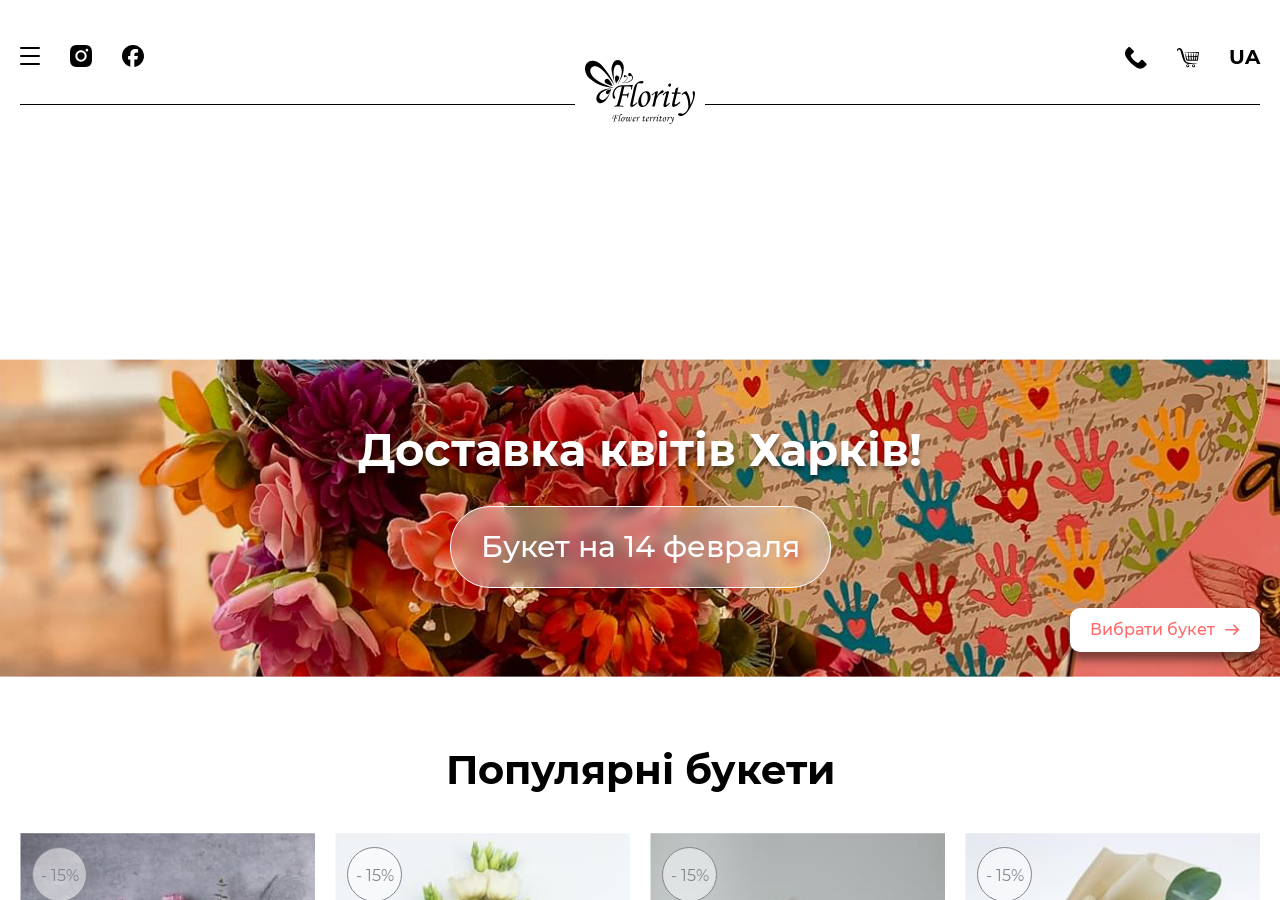
==== commit 5a3494b9: "4 commit" ====
--- a/index.html
+++ b/index.html
@@ -6,7 +6,7 @@
 	<meta charset="UTF-8">
 	<meta name="format-detection" content="telephone=no">
 	<!-- <style>body{opacity: 0;}</style> -->
-	<link rel="stylesheet" href="css/style.min.css?_v=20260426142828">
+	<link rel="stylesheet" href="css/style.min.css?_v=20260427140542">
 	<link rel="shortcut icon" href="favicon.ico">
 	<!-- <meta name="robots" content="noindex, nofollow"> -->
 	<meta name="viewport" content="width=device-width, initial-scale=1.0">
@@ -689,7 +689,7 @@
 		</footer>
 
 	</div>
-	<script src="js/app.min.js?_v=20260426142828"></script>
+	<script src="js/app.min.js?_v=20260427140542"></script>
 </body>
 
 </html>
--- a/css/style.min.css
+++ b/css/style.min.css
@@ -1 +1 @@
-@font-face{font-family:Montserrat;font-display:swap;src:url(../fonts/Montserrat-Bold.woff2) format("woff2");font-weight:700;font-style:normal}@font-face{font-family:Montserrat;font-display:swap;src:url(../fonts/Montserrat-Italic.woff2) format("woff2");font-weight:400;font-style:italic}@font-face{font-family:Montserrat;font-display:swap;src:url(../fonts/Montserrat-Medium.woff2) format("woff2");font-weight:500;font-style:normal}@font-face{font-family:Montserrat;font-display:swap;src:url(../fonts/Montserrat-Regular.woff2) format("woff2");font-weight:400;font-style:normal}*{padding:0;margin:0;border:0}*,*::after,*::before{box-sizing:border-box}*::after,*::before{display:inline-block}body,html{height:100%;min-width:320px}body{color:#000;font-family:Montserrat,sans-serif;font-size:1rem;line-height:1.2;-ms-text-size-adjust:100%;-moz-text-size-adjust:100%;-webkit-text-size-adjust:100%;-webkit-font-smoothing:antialiased;-moz-osx-font-smoothing:grayscale}button,input,textarea{font-family:Montserrat,sans-serif;font-size:inherit;line-height:inherit;color:inherit;background-color:rgba(0,0,0,0)}input,textarea{width:100%}label{display:inline-block}button,option,select{cursor:pointer}a{display:inline-block;color:inherit;text-decoration:none}ul li{list-style:none}img{vertical-align:top}h1,h2,h3,h4,h5,h6{font-weight:inherit;font-size:inherit}html{scroll-behavior:smooth}body{background-color:#fff}.lock body{overflow:hidden;touch-action:none;-ms-scroll-chaining:none;overscroll-behavior:none}.wrapper{min-height:100%;display:flex;flex-direction:column;overflow:hidden}@supports (overflow:clip){.wrapper{overflow:clip}}.wrapper>main{flex:1 1 auto}.wrapper>*{min-width:0}.page{margin-top:90px}._container{padding:0 20px}.header{position:fixed;z-index:20;top:0;left:0;width:100%;background-color:#fff;transition:all .5s ease}.header.scroll{box-shadow:0 0 20px rgba(0,0,0,.2)}.header__body{padding:30px 0 40px;height:90px;position:relative;display:flex;justify-content:space-between;align-items:center}.header__body::after,.header__body::before{content:"";display:block;position:absolute;bottom:0;width:calc(50% - 60px);height:1px;background-color:#000}.header__body::before{left:0}.header__body::after{right:0}.header__column{display:flex;align-items:center;gap:15px}.header__burger{display:flex;flex-direction:column;justify-content:space-between;width:20px;height:18px;cursor:pointer}.header__burger span{width:100%;height:2px;background-color:#000;border-radius:10px;transition:all .5s ease}.header__link{width:22px;height:22px}.header__link svg{width:100%;height:100%;fill:#000;transition:all .5s ease}.header__logo{position:absolute;width:calc(100% - 240px);top:50%;left:50%;-webkit-transform:translate(-50%,-50%);transform:translate(-50%,-50%)}.header__logo img{width:100%}.header__lang{font-size:20px;line-height:125%;font-weight:700;text-transform:uppercase;cursor:pointer;transition:color .5s ease}.menu{position:fixed;z-index:30;top:0;left:0;width:100%;height:100vh;background-color:#fff;-webkit-transform:translateX(-150%);transform:translateX(-150%);transition:all .5s ease}.menu.active{-webkit-transform:translateX(0);transform:translateX(0)}.menu__header{padding:30px 20px 15px}.menu__close{width:18px;height:18px;cursor:pointer}.menu__close svg{width:100%;height:100%;stroke:#000;transition:all .5s ease}.menu__content{display:flex;flex-direction:column;gap:55px;padding:15px 20px 50px;height:calc(100vh - 63px);overflow-y:auto}.menu__list{display:flex;flex-direction:column;gap:30px}.menu__link{font-size:26px;line-height:125%;font-weight:700;transition:color .5s ease}.menu__socials{display:flex;gap:25px}.menu__social{width:42px;height:42px}.menu__social svg{width:100%;height:100%;fill:#000;transition:all .5s ease}.footer{margin-top:30px;padding:60px 0;background-color:#fcf5f3}.footer__body{display:flex;flex-direction:column;align-items:center;gap:45px}.footer__logo{height:97px}.footer__logo img{height:100%}.footer__info{display:flex;flex-direction:column;align-items:center;gap:25px}.footer__title{font-size:24px;line-height:125%;font-weight:700;text-align:center}.footer__info-list{display:flex;flex-direction:column;align-items:center;gap:15px}.footer__info-item{position:relative;font-size:16px;line-height:125%;text-align:center;color:#626262;transition:color .5s ease}.footer__info-item:last-child::after{display:none}.footer__contacts{display:flex;flex-direction:column;align-items:center;gap:25px}.footer__contacts-body{display:flex;flex-direction:column;align-items:center}.footer__phones{display:flex;flex-direction:column;align-items:center}.footer__phone{position:relative;margin-bottom:33px;font-size:16px;line-height:125%;color:#626262;white-space:nowrap;transition:color .5s ease}.footer__phone span{font-weight:700;transition:color .5s ease}.footer__phone::after{content:"";position:absolute;left:calc(50% - 2.5px);top:calc(100% + 14px);width:5px;height:5px;background-color:#626262;border-radius:50%}.footer__messanger{position:relative;margin-bottom:25px;display:flex;flex-direction:column;align-items:center}.footer__messanger-title{font-size:16px;line-height:200%;font-weight:700;color:#626262;white-space:nowrap}.footer__messanger-number{font-size:16px;line-height:200%;color:#626262;white-space:nowrap}.footer__messanger-number span{font-weight:700}.footer__socials{display:flex;justify-content:center;gap:40px}.footer__social{position:relative;display:flex;align-items:center;gap:4px}.footer__social svg{fill:#626262;transition:fill .5s ease}.footer__social span{font-size:16px;line-height:200%;font-weight:700;color:#626262;transition:color .5s ease}.footer__social:first-child::after{content:"";position:absolute;left:calc(100% + 17px);top:calc(50% - 2.5px);width:5px;height:5px;background-color:#626262;border-radius:50%}.footer__bank{display:flex;flex-direction:column;align-items:center;gap:40px}.footer__bank-body{display:flex;flex-direction:column;align-items:center;gap:40px}.footer__bank-item{display:flex;align-items:center;gap:15px}.footer__bank-item span{font-size:16px;line-height:125%}.footer__author{height:26px}.footer__author svg{height:100%;fill:rgba(0,0,0,.2);transition:fill .5s ease}body::after{content:"";background-color:rgba(255,255,255,.6);position:fixed;width:100%;height:100%;top:0;left:0;opacity:0;transition:opacity .8s ease 0s;pointer-events:none;z-index:149}.popup_show body::after{opacity:1}.popup{position:fixed;top:0;left:0;bottom:0;right:0;transition:visibility .8s ease 0s;visibility:hidden;pointer-events:none}.popup.popup_show{z-index:150;visibility:visible;overflow:auto;pointer-events:auto}.popup.popup_show .popup__content{visibility:visible;-webkit-transform:scale(1);transform:scale(1)}.popup__wrapper{display:flex;flex-direction:column;align-items:center;padding:30px 0;min-height:100%;flex:1 1 auto;width:100%;display:flex;justify-content:center;align-items:center}.popup__content{display:flex;flex-direction:column;visibility:hidden;-webkit-transform:scale(0);transform:scale(0);transition:-webkit-transform .3s ease 0s;transition:transform .3s ease 0s;transition:transform .3s ease 0s,-webkit-transform .3s ease 0s;background-color:#fff;padding:40px 25px 60px;width:100%;max-width:600px;box-shadow:0 0 15px 10px rgba(0,0,0,.25)}.popup__title{margin-bottom:20px;font-size:24px;line-height:125%;font-weight:700;text-align:center}.popup__product{margin-bottom:50px;display:flex;justify-content:center;align-items:flex-start;gap:15px}.popup__product-title{line-height:125%}.popup__product-name{line-height:125%;font-weight:700}.popup__quantity{margin-bottom:10px;display:flex;justify-content:flex-end;align-items:center;gap:15px}.popup__quantity-title{line-height:125%}.popup__cost{margin-bottom:10px;display:flex;justify-content:flex-end;align-items:center;gap:15px}.popup__cost-title{line-height:125%}.popup__cost-total{display:flex;align-items:flex-start;gap:5px;font-size:22px;line-height:125%;font-weight:700;color:#f7744c}.popup__cost-total span{font-size:14px;line-height:125%;font-weight:400;color:#070707}.popup__input-block{margin-bottom:35px;display:flex;flex-direction:column;gap:10px}.popup__input-row{display:flex;align-items:flex-start;gap:20px}.popup__input-name{flex:0 0 80px;display:flex;align-items:flex-start;gap:6px;font-size:14px;line-height:125%;text-align:right}.popup__input-name span{font-size:12px;line-height:125%;font-weight:700;color:#f7744c}.popup__button{align-self:flex-end}.quantity{width:90px;height:44px;display:flex;align-items:center;gap:6px}.quantity__button{flex:0 0 22px;height:22px;position:relative;cursor:pointer}.quantity__button::after,.quantity__button::before{content:"";position:absolute;top:50%;left:50%;transition:all .3s ease 0s;margin:0 0 0 -6px;background-color:#000;width:12px;height:1px}.quantity__button_plus::before{-webkit-transform:rotate(-90deg);transform:rotate(-90deg)}.quantity__input{flex:1 1 auto;height:100%;border:1px solid #cbcbcb}.quantity__input input{padding:0 5px;height:100%;color:#000;font-size:16px;line-height:125%;font-weight:700;width:100%;text-align:center;-moz-appearance:textfield}.quantity__input input::-webkit-inner-spin-button,.quantity__input input::-webkit-outer-spin-button{-webkit-appearance:none;margin:0}.select{min-width:0;position:relative;width:100%}.select__body{position:relative}.select__title{position:relative;cursor:pointer;width:100%;padding-right:39px}._select-open .select__title::after{-webkit-transform:rotate(0);transform:rotate(0)}.select__title::after{content:"";position:absolute;right:0;top:calc(50% - 16px);width:32px;height:32px;background:url(../img/icon/arrow-select.svg) center/100% no-repeat;-webkit-transform:rotate(180deg);transform:rotate(180deg);transition:all .5s ease}.select__value{display:flex;min-width:0;align-items:center;padding:12px;text-align:left;gap:.625rem;border:1px solid #c5c5c5;transition:all .5s ease}.select__content{flex:1 1 auto;overflow:hidden;text-overflow:ellipsis;white-space:nowrap}.select__text{flex:1 1 auto;overflow:hidden;text-overflow:ellipsis;white-space:nowrap;text-align:left}.select__input{width:100%;background-color:rgba(0,0,0,0);height:100%}.select__options{min-width:100%;padding-top:16px}.select__scroll{display:flex;flex-direction:column;gap:16px}.select__option{width:100%;padding:12px;border:1px solid #c5c5c5;transition:all .5s ease}.select__option._select-selected{border-color:#ff6969}.select__row{display:flex;align-items:center;gap:12px}.select__asset img{height:20px}.input{padding:12px;font-size:16px;line-height:125%;border:1px solid #c5c5c5;outline:0;transition:all .5s ease}.input:focus{border-color:#f1cfc6}.input.error{border-color:#ff6969}textarea.input{min-height:100px}.button{position:relative;padding:10px 5px;background-color:#fcf5f3;border:1px solid #f1cfc6;transition:all .5s ease}.button input{display:inline-block;position:absolute;z-index:2;top:0;left:0;width:100%;height:100%;opacity:0;cursor:pointer}.button span{font-size:16px;line-height:125%;transition:all .5s ease}.section{padding:30px 0}.section__title{margin-bottom:35px;font-size:28px;font-weight:700;line-height:115%;text-align:center}.section__title.big{font-size:35px}.section__subtitle{margin-bottom:35px;display:flex;justify-content:center;align-items:center;gap:10px}.section__subtitle span{font-size:16px;line-height:200%;color:#5b5b5b;transition:all .5s ease}.section__subtitle svg{width:24px;height:24px;fill:#5b5b5b;transition:all .5s ease}.breadcrumbs{padding:40px 0 10px}.breadcrumbs__list{display:flex;gap:17px;padding-bottom:5px;overflow-x:auto}.breadcrumbs__item{display:flex;align-items:center;font-size:13px;line-height:125%;white-space:nowrap}.breadcrumbs__item.link{position:relative;color:#9b9b9b;transition:color .5s ease}.breadcrumbs__item.link::after{content:"";position:absolute;top:calc(50% - 6.5px);left:calc(100% + 2px);width:13px;height:13px;background:url(../img/icon/arrow-bc.svg) center/100% no-repeat}.info{padding:30px 0}.info__body{display:flex;flex-direction:column;gap:20px}.info__body h1,.info__body h2,.info__body h3,.info__body h4,.info__body h5,.info__body h6{font-weight:700;line-height:125%;text-align:center}.info__body h1{font-size:35px}.info__body h2{font-size:28px}.info__body h3{font-size:24px}.info__body h4{font-size:22px}.info__body h5{font-size:20px}.info__body h6{font-size:18px}.info__body img{display:inline-block;width:100%}.info__body p{line-height:125%}.info__body a{color:#4b5846;line-height:125%;text-decoration:underline;transition:all .5s ease}.info__body blockquote{padding:20px;line-height:125%;font-style:italic;background-color:#fdf8f7}.info__body ol,.info__body ul{display:flex;flex-direction:column;gap:5px}.info__body ol li,.info__body ul li{list-style-position:inside}.info__body ul li{list-style-type:disc}.info__body table{width:100%;border-collapse:collapse}.info__body table td,.info__body table th{padding:12px 15px;min-width:250px;line-height:135%}.info__body table th{text-align:left;color:#000;background-color:#fcf5f3;border:1px solid #f1cfc6}.info__body table td{border:1px solid #f1cfc6}.info__body table tr:nth-child(2) td{border-top:none}.info__table{padding-bottom:10px;overflow-x:auto}.main-banner{position:relative;padding:20px 0;margin:25px 0}.main-banner__image{position:absolute;z-index:1;top:50%;left:50%;width:100%;height:100%;-webkit-transform:translate(-50%,-50%);transform:translate(-50%,-50%);-o-object-fit:cover;object-fit:cover}.main-banner ._container{position:relative;z-index:2;display:flex;flex-direction:column;align-items:center}.main-banner__title{margin-bottom:25px;font-size:45px;line-height:135%;font-weight:700;text-align:center;color:#fff;text-shadow:0 4px 4px rgba(0,0,0,.45)}.main-banner__info{margin-bottom:35px;padding:0 30px;font-size:20px;font-weight:500;line-height:60px;color:#fff;background-color:rgba(255,255,255,.35);backdrop-filter:blur(6.5px);border:1px solid #fff;border-radius:40px}.main-banner__button{display:flex;align-items:center;gap:10px;padding:0 20px;background-color:#fff;border-radius:10px;box-shadow:0 8px 8px rgba(0,0,0,.45);transition:all .5s ease}.main-banner__button span{font-size:14px;font-weight:500;line-height:32px;color:#ff6969;transition:all .5s ease}.main-banner__button svg{width:15px;height:12px;fill:#ff6969;transition:all .5s ease}.products__body .swiper-wrapper{margin-bottom:35px}.products__body:not(.products__body-slider){display:flex;flex-wrap:wrap;gap:35px 20px}.products__item{position:relative;display:flex;flex-direction:column;gap:10px}.products__item:not(.swiper-slide){flex:0 0 calc(50% - 10px);width:calc(50% - 10px)}.products__item-promotion{position:absolute;z-index:2;top:6px;left:6px;width:42px;height:42px;font-size:13px;line-height:42px;text-align:center;color:#84868f;background-color:rgba(255,255,255,.5);border:1px solid #84868f;border-radius:50%}.products__item-image{position:relative;aspect-ratio:33/40;overflow:hidden}.products__item-image img{position:absolute;top:50%;left:50%;width:100%;height:100%;-webkit-transform:translate(-50%,-50%);transform:translate(-50%,-50%);-o-object-fit:cover;object-fit:cover;transition:all .5s ease}.products__item-title{flex:1 1 auto;font-size:15px;font-weight:700;line-height:120%;text-align:center;transition:color .5s ease}.products__item-cost{display:flex;justify-content:center;font-size:20px;font-weight:700;line-height:130%;color:#f7744c}.products__item-cost span{align-self:flex-start;font-size:11px;line-height:180%;font-weight:400;color:#000}.products__item-actions{display:flex;flex-direction:column;gap:10px}.products__item-btn{padding:10px;font-size:14px;line-height:120%;text-align:center;background-color:#fcf5f3;border:1px solid #f1cfc6;transition:all .5s ease}.products__pagination{display:flex;justify-content:center;gap:10px}.products__pagination .swiper-pagination-bullet{width:10px;height:10px;border:2px solid #d9d9d9;border-radius:50%;cursor:pointer;transition:all .5s ease}.products__pagination .swiper-pagination-bullet.swiper-pagination-bullet-active{border-color:#f7744c;background-color:#f7744c;cursor:default}.category__title.withSub{margin-bottom:20px}.category__body{display:flex;flex-wrap:wrap;gap:16px}.category__item{flex:0 0 100%;position:relative;aspect-ratio:35/10;display:flex;justify-content:center;align-items:center;padding:10px;overflow:hidden;transition:all .5s ease}.category__item-image{position:absolute;z-index:1;top:50%;left:50%;width:100%;height:100%;-webkit-transform:translate(-50%,-50%);transform:translate(-50%,-50%);-o-object-fit:cover;object-fit:cover;transition:all .5s ease}.category__item-title{position:relative;z-index:2;font-size:20px;line-height:160%;font-weight:700;text-align:center;text-transform:uppercase;color:#fff;text-shadow:0 1px 0 rgba(0,0,0,.6)}.about{margin:30px 0;padding:30px 0;background-color:#fcf5f3}.about__body{display:flex;flex-wrap:wrap;gap:35px 20px}.about__item{flex:0 0 calc(50% - 10px);display:flex;flex-direction:column;align-items:center;gap:15px}.about__item-icon{height:33px}.about__item-text{font-size:14px;line-height:120%;font-weight:700;text-align:center}.product__title{margin-bottom:35px;font-size:35px;line-height:125%;font-weight:700;text-align:center}.product__title.desc{display:none}.product__body{display:flex;flex-direction:column;gap:35px}.product__gallery{display:flex;flex-direction:column;gap:16px}.product__main-image{position:relative;aspect-ratio:350/440;overflow:hidden}.product__main-image img{position:absolute;top:50%;left:50%;width:100%;height:100%;-webkit-transform:translate(-50%,-50%);transform:translate(-50%,-50%);-o-object-fit:cover;object-fit:cover}.product__image{position:relative;aspect-ratio:4/5;cursor:pointer;overflow:hidden}.product__image img{position:absolute;top:50%;left:50%;width:100%;height:100%;-webkit-transform:translate(-50%,-50%);transform:translate(-50%,-50%);-o-object-fit:cover;object-fit:cover;transition:all .5s ease}.product__content{display:flex;flex-direction:column;gap:35px}.product__form{display:flex;align-items:center;flex-wrap:wrap;gap:12px}.product__quantity{display:flex;align-items:center;gap:12px}.product__quantity-title{font-size:16px;line-height:125%;color:#9b9b9b}.product__cost{display:flex;align-items:flex-start;gap:6px;font-size:33px;line-height:125%;font-weight:700;color:#f7744c}.product__cost span{font-size:12px;line-height:150%;font-weight:400;color:#070707}.product__actions{display:flex;flex-direction:column;gap:20px}.product__item-btn{width:100%;padding:16px 10px;font-size:18px;line-height:125%;text-align:center;white-space:nowrap;background-color:#fcf5f3;border:1px solid #f1cfc6;transition:all .5s ease}.product__info{display:flex;flex-direction:column;gap:25px}.product__info-block{display:flex;flex-direction:column;gap:6px}.product__info-title{font-size:22px;line-height:145%;font-weight:700}.product__info-text{font-size:16px;line-height:125%}.product__attention{display:flex;flex-direction:column;gap:11px}.product__attention-item{display:flex;align-items:center;gap:9px}.product__attention-item img{width:14px;height:14px}.product__attention-item span{font-size:16px;line-height:200%;font-weight:700;color:#f7744c}.feedback__list{display:flex;flex-direction:column;gap:16px;max-width:1080px;margin:0 auto 35px}.feedback__item{padding:15px;border-radius:7px;box-shadow:0 0 10px rgba(0,0,0,.25)}.feedback__item-header{display:flex;align-items:center;justify-content:space-between;gap:15px;margin-bottom:15px}.feedback__item-info{display:flex;align-items:center;flex-wrap:wrap;gap:10px 15px}.feedback__item-name{font-size:16px;line-height:125%;font-weight:700;white-space:nowrap}.feedback__item-date{font-size:12px;line-height:125%;color:#777;white-space:nowrap}.feedback__rate{display:flex;gap:14px}.feedback__rate.rate-01 .feedback__rate-item:first-child svg{stroke:#f2ea00;fill:#f2ea00}.feedback__rate.rate-02 .feedback__rate-item:first-child svg,.feedback__rate.rate-02 .feedback__rate-item:nth-child(2) svg{stroke:#f2ea00;fill:#f2ea00}.feedback__rate.rate-03 .feedback__rate-item:first-child svg,.feedback__rate.rate-03 .feedback__rate-item:nth-child(2) svg,.feedback__rate.rate-03 .feedback__rate-item:nth-child(3) svg{stroke:#f2ea00;fill:#f2ea00}.feedback__rate.rate-04 .feedback__rate-item:first-child svg,.feedback__rate.rate-04 .feedback__rate-item:nth-child(2) svg,.feedback__rate.rate-04 .feedback__rate-item:nth-child(3) svg,.feedback__rate.rate-04 .feedback__rate-item:nth-child(4) svg{stroke:#f2ea00;fill:#f2ea00}.feedback__rate.rate-05 .feedback__rate-item svg{stroke:#f2ea00;fill:#f2ea00}.feedback__rate-item{width:18px;height:18px}.feedback__rate-item svg{width:100%;height:100%;stroke:#bcbcbc}.feedback__item-text{font-size:15px;line-height:150%}.feedback__form{display:flex;flex-direction:column;gap:16px;max-width:750px;margin:0 auto}.feedback__form-header{display:flex;align-items:center;flex-wrap:wrap;gap:20px 15px}.feedback__form-rating{flex:0 0 100%;display:flex;justify-content:space-between;align-items:center;gap:15px}.feedback__form-rating-title{font-size:16px;line-height:125%;font-weight:700}.feedback__form-rate{display:flex;gap:10px}.feedback__form-rate-item{position:relative;width:22px;height:22px}.feedback__form-rate-item.checked svg{stroke:#f2ea00;fill:#f2ea00}.feedback__form-rate-item.hover svg{stroke:#ff6969}.feedback__form-rate-item input{position:absolute;z-index:2;top:0;left:0;width:100%;height:100%;opacity:0;cursor:pointer}.feedback__form-rate-item svg{width:100%;height:100%;stroke:#bcbcbc;transition:all .5s ease}.feedback__form-button-google{padding:13px 20px}.feedback__form-button-google span{font-size:14px}.feedback__form-button{align-self:flex-start;padding:13px 40px}.feedback__form-button span{font-size:14px}.basket__content{margin-bottom:35px;display:flex;flex-direction:column;gap:45px}.basket__list{display:flex;flex-direction:column}.basket__item{width:100%;padding:15px 0;display:flex;flex-wrap:wrap;gap:12px;border-bottom:1px solid #000}.basket__item-left{flex:0 0 100%;display:flex;align-items:center;gap:12px}.basket__item-image{flex:0 0 67px;width:67px;aspect-ratio:67/83;overflow:hidden}.basket__item-image img{width:100%;height:100%;-o-object-fit:cover;object-fit:cover}.basket__item-name{font-size:14px;line-height:125%;font-weight:700}.basket__item-right{flex:0 0 100%;display:flex;align-items:center;justify-content:space-between}.basket__item-count{font-size:16px;line-height:125%;color:#9b9b9b}.basket__item-cost{display:flex;align-items:flex-start;font-size:22px;line-height:125%;font-weight:700;color:#f7744c}.basket__item-cost span{font-size:13px;line-height:125%;font-weight:400;color:#070707}.basket__item-delete{position:relative;width:27px;height:27px;background-color:#fa0000;border:1px solid #fa0000;border-radius:4px;cursor:pointer;transition:all .5s ease}.basket__item-delete::after,.basket__item-delete::before{content:"";position:absolute;left:calc(50% - 7px);top:calc(50% - 1px);height:2px;width:14px;background-color:#fff;transition:all .5s ease}.basket__item-delete::before{-webkit-transform:rotate(45deg);transform:rotate(45deg)}.basket__item-delete::after{-webkit-transform:rotate(-45deg);transform:rotate(-45deg)}.basket__total{display:flex;align-items:center;justify-content:space-between}.basket__total-name{font-size:16px;line-height:125%;font-weight:700}.basket__total-cost{display:flex;align-items:flex-start;font-size:40px;line-height:125%;font-weight:700;color:#f7744c}.basket__total-cost span{font-size:20px;line-height:125%;font-weight:400;color:#000}.order__form{display:flex;flex-direction:column;gap:22px}.order__form-row{display:flex;flex-direction:column;gap:16px}.order__form-name{display:flex;align-items:flex-start;gap:6px;font-size:16px;line-height:125%;font-weight:700;text-align:right}.order__form-name span{font-size:14px;color:#f7744c}.order__check-row{display:flex;align-items:center;gap:50px}.order__check-name{font-size:16px;line-height:125%;font-weight:700}.order__check-box{position:relative;width:44px;height:44px}.order__check-box input{position:absolute;z-index:4;top:0;left:0;width:100%;height:100%;opacity:0}.order__check-box input:checked+span::before{opacity:1}.order__check-box span{position:relative;display:inline-block;width:100%;height:100%;background-color:#c5c5c5;transition:all .5s ease}.order__check-box span::after{content:"";position:absolute;z-index:2;top:calc(50% - 8px);left:calc(50% - 8px);width:16px;height:16px;background-color:#fff}.order__check-box span::before{content:"";position:absolute;z-index:3;top:calc(50% - 8px);left:calc(50% - 8px);width:16px;height:16px;background:url(../img/icon/check.svg) center/70% no-repeat;opacity:0}.order__form-button{margin-top:23px;align-self:flex-start;padding:13px 40px}.order__form-button span{font-size:14px}.map ._container{position:relative;height:350px;overflow:hidden}.map ._container iframe{position:absolute;top:50%;left:50%;width:100%;height:100%;-webkit-transform:translate(-50%,-50%);transform:translate(-50%,-50%);-o-object-fit:cover;object-fit:cover}.swiper{overflow:hidden}.swiper-initialized{touch-action:pan-y}.swiper-wrapper{width:100%;height:100%;box-sizing:content-box;display:flex;position:relative}.swiper-vertical .swiper-wrapper{flex-direction:column}.swiper-autoheight .swiper-wrapper{align-items:flex-start}.swiper-initialized .swiper-slide{flex-shrink:0}.swiper-android .swiper-slide,.swiper-android .swiper-wrapper{-webkit-transform:translate3d(0,0,0);transform:translate3d(0,0,0)}.swiper-button-lock{display:none!important}@media (min-width:29.99875em){.header__column{gap:20px}.basket__total{justify-content:flex-end;gap:40px}}@media (min-width:47.99875em){.menu{width:auto;background-color:rgba(252,245,243,.9);border-right:2px solid #fff;backdrop-filter:blur(11px);box-shadow:0 0 15px -5px rgba(0,0,0,.25)}.footer__phones{flex-direction:row;gap:33px;margin-bottom:14px}.footer__phone{margin-bottom:0}.footer__phone:last-child::after{display:none}.footer__phone::after{top:calc(50% - 2.5px);left:calc(100% + 14px)}.footer__messanger{flex-direction:row;gap:5px;margin-bottom:14px}.popup__wrapper{padding:30px 20px}.popup__content{padding:60px 80px}.popup__input-name{flex:0 0 150px;justify-content:flex-end}.select{max-width:530px}.select__options{min-width:auto;max-width:285px}.products__body:not(.products__body-slider){gap:35px 21px}.products__item:not(.swiper-slide){flex:0 0 calc(33.333% - 14px);width:calc(33.333% - 14px)}.category__body{gap:16px}.category__item{flex:0 0 calc(50% - 8px);aspect-ratio:64/19}.product__item-btn{flex:0 0 auto;width:auto;min-width:160px;padding:16px 40px}.feedback__form-header{flex-wrap:nowrap;justify-content:space-between}.feedback__form-rating{flex:0 0 auto;justify-content:flex-start;gap:40px}.order__form{gap:16px;max-width:1080px;margin:0 auto}.order__form-row{flex-direction:row;align-items:flex-start;gap:50px}.order__form-name{flex:0 0 245px;width:245px;justify-content:flex-end}.order__form-input{max-width:530px}.order__check-name{flex:0 0 245px;width:245px;text-align:right}.order__check-box:hover span{background-color:#ff6969}.order__form-button{margin-top:24px;margin-left:295px}}@media (min-width:47.99875em)and (min-width:79.99875em){.footer__phone:last-child::after{display:block}}@media (min-width:61.99875em){.page{margin-top:170px}._container{padding:0;margin:0 auto;width:950px}.header{padding:45px 0 20px}.header__body{padding:0;height:105px;align-items:flex-start}.header__body::after,.header__body::before{width:calc(50% - 190px);bottom:45px}.header__column{gap:30px}.header__burger:hover span{background-color:#ff6969}.header__link:hover svg{fill:#ff6969}.header__logo{width:180px;top:0;left:calc(50% - 90px)}.header__lang:hover{color:#ff6969}.menu__header{padding:50px 60px 35px}.menu__close:hover svg{stroke:#ff6969}.menu__content{padding:35px 60px 50px;height:calc(100vh - 103px)}.menu__list{gap:25px}.menu__link:hover{color:#ff6969}.menu__link{font-size:28px}.menu__social:hover svg{fill:#ff6969}.footer{margin-top:35px;padding:70px 0 25px}.footer__info-list{flex-direction:row;gap:52px}.footer__info-item::after{content:"";position:absolute;top:calc(50% - 5px);left:calc(100% + 25px);width:2px;height:10px;background-color:#626262}.footer__info-item:hover{color:#ff6969}.footer__phone:hover{color:#ff6969}.footer__social:hover svg{fill:#ff6969}.footer__social:hover span{color:#ff6969}.footer__author:hover svg{fill:#ff6969}.popup__title{margin-bottom:30px;font-size:30px}.popup__product{margin-bottom:10px}.select__title:hover .select__value{border-color:#ff6969}.select__option:hover{border-color:#ff6969}.input:hover{border-color:#f1cfc6}.button:hover{border-color:#ff6969}.button:hover span{color:#ff6969}.section{padding:35px 0}.section__title{margin-bottom:40px}.section__title.big{font-size:40px}.section__subtitle:hover span{color:#ff6969}.section__subtitle:hover svg{fill:#ff6969}.breadcrumbs{padding:20px 0 10px}.breadcrumbs__item.link:hover{color:#ff6969}.info{padding:35px 0}.info__body h1{font-size:40px}.info__body a:hover{color:#ff6969}.main-banner{margin:20px 0 35px;padding:60px 0 25px}.main-banner__info{margin-bottom:20px;font-size:30px;line-height:80px}.main-banner__button{align-self:flex-end}.main-banner__button:hover{background-color:#ff6969}.main-banner__button:hover span{color:#fff}.main-banner__button:hover svg{fill:#fff}.main-banner__button span{font-size:16px;line-height:44px}.products__item-image:hover img{-webkit-transform:translate(-50%,-50%) scale(1.1);transform:translate(-50%,-50%) scale(1.1)}.products__item-title:hover{color:#ff6969}.products__item-btn:hover{color:#ff6969;border-color:#ff6969}.products__pagination .swiper-pagination-bullet:hover{border-color:#f7744c}.category__body{gap:24px 22px}.category__item:hover{box-shadow:0 0 10px 10px rgba(0,0,0,.2)}.category__item:hover .category__item-image{-webkit-transform:translate(-50%,-50%) scale(1.1);transform:translate(-50%,-50%) scale(1.1)}.category__item{flex:0 0 calc(50% - 11px)}.about{margin:35px 0;padding:35px 0}.about__item{flex:0 0 calc(25% - 15px);gap:25px}.about__item-text{font-size:19px;max-width:300px}.product__title{margin-bottom:0;font-size:40px;text-align:left}.product__title.desc{display:block}.product__title.mobile{display:none}.product__body{flex-direction:row;gap:20px}.product__gallery{flex:0 0 calc(40% - 10px);width:calc(40% - 10px);gap:25px}.product__image:hover img{-webkit-transform:translate(-50%,-50%) scale(1.1);transform:translate(-50%,-50%) scale(1.1)}.product__content{gap:40px}.product__form{gap:56px}.product__quantity{gap:28px}.product__quantity-title{font-size:22px}.product__cost{font-size:40px}.product__cost span{font-size:20px}.product__item-btn:hover{color:#ff6969;border-color:#ff6969}.feedback__list{gap:28px;margin:0 auto 60px}.feedback__rate-item{width:24px;height:24px}.feedback__form-rate-item{width:24px;height:24px}.feedback__form-button-google{padding:16px 40px}.feedback__form-button-google span{font-size:16px}.feedback__form-button{padding:16px 40px}.feedback__form-button span{font-size:16px}.basket__item{padding:25px 0 10px;flex-wrap:nowrap;justify-content:space-between}.basket__item-left{flex:1 1 auto;justify-content:space-between}.basket__item-name{flex:1 1 auto;text-align:center}.basket__item-right{flex:1 1 auto}.basket__item-delete:hover{background-color:#fff}.basket__item-delete:hover::after,.basket__item-delete:hover::before{background-color:#fa0000}}@media (min-width:79.99875em){._container{width:1240px}.footer__body{gap:0}.footer__logo{margin-bottom:45px}.footer__info{margin-bottom:35px;gap:22px}.footer__contacts{margin-bottom:35px;gap:22px}.footer__contacts-body{flex-direction:row;gap:33px}.footer__phones{margin-bottom:0}.footer__messanger{margin-bottom:0}.footer__messanger::after{content:"";position:absolute;top:calc(50% - 2.5px);left:calc(100% + 14px);width:5px;height:5px;background-color:#626262;border-radius:50%}.footer__socials{gap:33px}.footer__bank{margin-bottom:40px;gap:22px}.footer__bank-body{flex-direction:row;gap:36px}.products__body .swiper-wrapper{margin-bottom:60px}.products__item{gap:20px}.products__item-promotion{top:14px;left:12px;width:55px;height:55px;font-size:16px;line-height:55px}.products__item-title{font-size:18px}.products__item-cost{font-size:24px}.products__item-cost span{font-size:14px;line-height:190%}.products__item-actions{margin-top:10px;flex-direction:row;gap:20px}.products__item-btn{flex:0 0 calc(50% - 10px);width:calc(50% - 10px);font-size:16px}.basket__list{width:100%;max-width:1080px;margin:0 auto}}@media (min-width:89.99875em){._container{width:1300px}.products__body:not(.products__body-slider){gap:40px 22px}.products__item:not(.swiper-slide){flex:0 0 calc(25% - 16.5px);width:calc(25% - 16.5px)}}@media (min-width:374.99px){.product__actions{flex-direction:row}.product__item-btn{flex:0 0 calc(50% - 10px);width:calc(50% - 10px)}}@media (min-width:389.99px){.header__body::after,.header__body::before{width:calc(50% - 65px)}.header__logo{width:110px;top:15px;left:calc(50% - 55px);-webkit-transform:translate(0,0);transform:translate(0,0)}}@media (any-hover:hover){.quantity__button:hover::after,.quantity__button:hover::before{background-color:#ff6969}}+@font-face{font-family:Montserrat;font-display:swap;src:url(../fonts/Montserrat-Bold.woff2) format("woff2");font-weight:700;font-style:normal}@font-face{font-family:Montserrat;font-display:swap;src:url(../fonts/Montserrat-Italic.woff2) format("woff2");font-weight:400;font-style:italic}@font-face{font-family:Montserrat;font-display:swap;src:url(../fonts/Montserrat-Medium.woff2) format("woff2");font-weight:500;font-style:normal}@font-face{font-family:Montserrat;font-display:swap;src:url(../fonts/Montserrat-Regular.woff2) format("woff2");font-weight:400;font-style:normal}*{padding:0;margin:0;border:0}*,*::after,*::before{box-sizing:border-box}*::after,*::before{display:inline-block}body,html{height:100%;overflow:hidden;min-width:320px}body{color:#000;font-family:Montserrat,sans-serif;font-size:1rem;line-height:1.2;-ms-text-size-adjust:100%;-moz-text-size-adjust:100%;-webkit-text-size-adjust:100%;-webkit-font-smoothing:antialiased;-moz-osx-font-smoothing:grayscale}button,input,textarea{font-family:Montserrat,sans-serif;font-size:inherit;line-height:inherit;color:inherit;background-color:rgba(0,0,0,0)}input,textarea{width:100%}label{display:inline-block}button,option,select{cursor:pointer}a{display:inline-block;color:inherit;text-decoration:none}ul li{list-style:none}img{vertical-align:top}h1,h2,h3,h4,h5,h6{font-weight:inherit;font-size:inherit}.wrapper{height:100%;display:flex;flex-direction:column;overflow-y:auto;-webkit-overflow-scrolling:touch}.wrapper>main{flex:1 1 auto}.wrapper>*{min-width:0}.lock .wrapper{overflow:hidden;touch-action:none;-ms-scroll-chaining:none;overscroll-behavior:none}.page{margin-top:90px}._container{padding:0 20px}.header{position:sticky;z-index:20;top:0;left:0;width:100%;background-color:#fff;padding-top:env(safe-area-inset-top);transition:all .5s ease}.header::before{content:"";position:absolute;top:calc(-1*env(safe-area-inset-top));left:0;width:100%;height:env(safe-area-inset-top);background-color:#fff;z-index:-1}.header.scroll{box-shadow:0 0 20px rgba(0,0,0,.2)}.header__body{padding:30px 0 40px;height:90px;position:relative;display:flex;justify-content:space-between;align-items:center}.header__body::after,.header__body::before{content:"";display:block;position:absolute;bottom:0;width:calc(50% - 60px);height:1px;background-color:#000}.header__body::before{left:0}.header__body::after{right:0}.header__column{display:flex;align-items:center;gap:15px}.header__burger{display:flex;flex-direction:column;justify-content:space-between;width:20px;height:18px;cursor:pointer}.header__burger span{width:100%;height:2px;background-color:#000;border-radius:10px;transition:all .5s ease}.header__link{width:22px;height:22px}.header__link svg{width:100%;height:100%;fill:#000;transition:all .5s ease}.header__logo{position:absolute;width:calc(100% - 240px);top:50%;left:50%;-webkit-transform:translate(-50%,-50%);transform:translate(-50%,-50%)}.header__logo img{width:100%}.header__lang{font-size:20px;line-height:125%;font-weight:700;text-transform:uppercase;cursor:pointer;transition:color .5s ease}.menu{position:fixed;z-index:30;top:0;left:0;width:100%;height:100vh;background-color:#fff;-webkit-transform:translateX(-150%);transform:translateX(-150%);transition:all .5s ease}.menu.active{-webkit-transform:translateX(0);transform:translateX(0)}.menu__header{padding:30px 20px 15px}.menu__close{width:18px;height:18px;cursor:pointer}.menu__close svg{width:100%;height:100%;stroke:#000;transition:all .5s ease}.menu__content{display:flex;flex-direction:column;gap:55px;padding:15px 20px 50px;height:calc(100vh - 63px);overflow-y:auto}.menu__list{display:flex;flex-direction:column;gap:30px}.menu__link{font-size:26px;line-height:125%;font-weight:700;transition:color .5s ease}.menu__socials{display:flex;gap:25px}.menu__social{width:42px;height:42px}.menu__social svg{width:100%;height:100%;fill:#000;transition:all .5s ease}.footer{margin-top:30px;padding:60px 0;background-color:#fcf5f3}.footer__body{display:flex;flex-direction:column;align-items:center;gap:45px}.footer__logo{height:97px}.footer__logo img{height:100%}.footer__info{display:flex;flex-direction:column;align-items:center;gap:25px}.footer__title{font-size:24px;line-height:125%;font-weight:700;text-align:center}.footer__info-list{display:flex;flex-direction:column;align-items:center;gap:15px}.footer__info-item{position:relative;font-size:16px;line-height:125%;text-align:center;color:#626262;transition:color .5s ease}.footer__info-item:last-child::after{display:none}.footer__contacts{display:flex;flex-direction:column;align-items:center;gap:25px}.footer__contacts-body{display:flex;flex-direction:column;align-items:center}.footer__phones{display:flex;flex-direction:column;align-items:center}.footer__phone{position:relative;margin-bottom:33px;font-size:16px;line-height:125%;color:#626262;white-space:nowrap;transition:color .5s ease}.footer__phone span{font-weight:700;transition:color .5s ease}.footer__phone::after{content:"";position:absolute;left:calc(50% - 2.5px);top:calc(100% + 14px);width:5px;height:5px;background-color:#626262;border-radius:50%}.footer__messanger{position:relative;margin-bottom:25px;display:flex;flex-direction:column;align-items:center}.footer__messanger-title{font-size:16px;line-height:200%;font-weight:700;color:#626262;white-space:nowrap}.footer__messanger-number{font-size:16px;line-height:200%;color:#626262;white-space:nowrap}.footer__messanger-number span{font-weight:700}.footer__socials{display:flex;justify-content:center;gap:40px}.footer__social{position:relative;display:flex;align-items:center;gap:4px}.footer__social svg{fill:#626262;transition:fill .5s ease}.footer__social span{font-size:16px;line-height:200%;font-weight:700;color:#626262;transition:color .5s ease}.footer__social:first-child::after{content:"";position:absolute;left:calc(100% + 17px);top:calc(50% - 2.5px);width:5px;height:5px;background-color:#626262;border-radius:50%}.footer__bank{display:flex;flex-direction:column;align-items:center;gap:40px}.footer__bank-body{display:flex;flex-direction:column;align-items:center;gap:40px}.footer__bank-item{display:flex;align-items:center;gap:15px}.footer__bank-item span{font-size:16px;line-height:125%}.footer__author{height:26px}.footer__author svg{height:100%;fill:rgba(0,0,0,.2);transition:fill .5s ease}body::after{content:"";background-color:rgba(255,255,255,.6);position:fixed;width:100%;height:100%;top:0;left:0;opacity:0;transition:opacity .8s ease 0s;pointer-events:none;z-index:149}.popup_show body::after{opacity:1}.popup{position:fixed;top:0;left:0;bottom:0;right:0;transition:visibility .8s ease 0s;visibility:hidden;pointer-events:none}.popup.popup_show{z-index:150;visibility:visible;overflow:auto;pointer-events:auto}.popup.popup_show .popup__content{visibility:visible;-webkit-transform:scale(1);transform:scale(1)}.popup__wrapper{display:flex;flex-direction:column;align-items:center;padding:30px 0;min-height:100%;flex:1 1 auto;width:100%;display:flex;justify-content:center;align-items:center}.popup__content{display:flex;flex-direction:column;visibility:hidden;-webkit-transform:scale(0);transform:scale(0);transition:-webkit-transform .3s ease 0s;transition:transform .3s ease 0s;transition:transform .3s ease 0s,-webkit-transform .3s ease 0s;background-color:#fff;padding:40px 25px 60px;width:100%;max-width:600px;box-shadow:0 0 15px 10px rgba(0,0,0,.25)}.popup__title{margin-bottom:20px;font-size:24px;line-height:125%;font-weight:700;text-align:center}.popup__product{margin-bottom:50px;display:flex;justify-content:center;align-items:flex-start;gap:15px}.popup__product-title{line-height:125%}.popup__product-name{line-height:125%;font-weight:700}.popup__quantity{margin-bottom:10px;display:flex;justify-content:flex-end;align-items:center;gap:15px}.popup__quantity-title{line-height:125%}.popup__cost{margin-bottom:10px;display:flex;justify-content:flex-end;align-items:center;gap:15px}.popup__cost-title{line-height:125%}.popup__cost-total{display:flex;align-items:flex-start;gap:5px;font-size:22px;line-height:125%;font-weight:700;color:#f7744c}.popup__cost-total span{font-size:14px;line-height:125%;font-weight:400;color:#070707}.popup__input-block{margin-bottom:35px;display:flex;flex-direction:column;gap:10px}.popup__input-row{display:flex;align-items:flex-start;gap:20px}.popup__input-name{flex:0 0 80px;display:flex;align-items:flex-start;gap:6px;font-size:14px;line-height:125%;text-align:right}.popup__input-name span{font-size:12px;line-height:125%;font-weight:700;color:#f7744c}.popup__button{align-self:flex-end}.quantity{width:90px;height:44px;display:flex;align-items:center;gap:6px}.quantity__button{flex:0 0 22px;height:22px;position:relative;cursor:pointer}.quantity__button::after,.quantity__button::before{content:"";position:absolute;top:50%;left:50%;transition:all .3s ease 0s;margin:0 0 0 -6px;background-color:#000;width:12px;height:1px}.quantity__button_plus::before{-webkit-transform:rotate(-90deg);transform:rotate(-90deg)}.quantity__input{flex:1 1 auto;height:100%;border:1px solid #cbcbcb}.quantity__input input{padding:0 5px;height:100%;color:#000;font-size:16px;line-height:125%;font-weight:700;width:100%;text-align:center;-moz-appearance:textfield}.quantity__input input::-webkit-inner-spin-button,.quantity__input input::-webkit-outer-spin-button{-webkit-appearance:none;margin:0}.select{min-width:0;position:relative;width:100%}.select__body{position:relative}.select__title{position:relative;cursor:pointer;width:100%;padding-right:39px}._select-open .select__title::after{-webkit-transform:rotate(0);transform:rotate(0)}.select__title::after{content:"";position:absolute;right:0;top:calc(50% - 16px);width:32px;height:32px;background:url(../img/icon/arrow-select.svg) center/100% no-repeat;-webkit-transform:rotate(180deg);transform:rotate(180deg);transition:all .5s ease}.select__value{display:flex;min-width:0;align-items:center;padding:12px;text-align:left;gap:.625rem;border:1px solid #c5c5c5;transition:all .5s ease}.select__content{flex:1 1 auto;overflow:hidden;text-overflow:ellipsis;white-space:nowrap}.select__text{flex:1 1 auto;overflow:hidden;text-overflow:ellipsis;white-space:nowrap;text-align:left}.select__input{width:100%;background-color:rgba(0,0,0,0);height:100%}.select__options{min-width:100%;padding-top:16px}.select__scroll{display:flex;flex-direction:column;gap:16px}.select__option{width:100%;padding:12px;border:1px solid #c5c5c5;transition:all .5s ease}.select__option._select-selected{border-color:#ff6969}.select__row{display:flex;align-items:center;gap:12px}.select__asset img{height:20px}.input{padding:12px;font-size:16px;line-height:125%;border:1px solid #c5c5c5;outline:0;transition:all .5s ease}.input:focus{border-color:#f1cfc6}.input.error{border-color:#ff6969}textarea.input{min-height:100px}.button{position:relative;padding:10px 5px;background-color:#fcf5f3;border:1px solid #f1cfc6;transition:all .5s ease}.button input{display:inline-block;position:absolute;z-index:2;top:0;left:0;width:100%;height:100%;opacity:0;cursor:pointer}.button span{font-size:16px;line-height:125%;transition:all .5s ease}.section{padding:30px 0}.section__title{margin-bottom:35px;font-size:28px;font-weight:700;line-height:115%;text-align:center}.section__title.big{font-size:35px}.section__subtitle{margin-bottom:35px;display:flex;justify-content:center;align-items:center;gap:10px}.section__subtitle span{font-size:16px;line-height:200%;color:#5b5b5b;transition:all .5s ease}.section__subtitle svg{width:24px;height:24px;fill:#5b5b5b;transition:all .5s ease}.breadcrumbs{padding:40px 0 10px}.breadcrumbs__list{display:flex;gap:17px;padding-bottom:5px;overflow-x:auto}.breadcrumbs__item{display:flex;align-items:center;font-size:13px;line-height:125%;white-space:nowrap}.breadcrumbs__item.link{position:relative;color:#9b9b9b;transition:color .5s ease}.breadcrumbs__item.link::after{content:"";position:absolute;top:calc(50% - 6.5px);left:calc(100% + 2px);width:13px;height:13px;background:url(../img/icon/arrow-bc.svg) center/100% no-repeat}.info{padding:30px 0}.info__body{display:flex;flex-direction:column;gap:20px}.info__body h1,.info__body h2,.info__body h3,.info__body h4,.info__body h5,.info__body h6{font-weight:700;line-height:125%;text-align:center}.info__body h1{font-size:35px}.info__body h2{font-size:28px}.info__body h3{font-size:24px}.info__body h4{font-size:22px}.info__body h5{font-size:20px}.info__body h6{font-size:18px}.info__body img{display:inline-block;width:100%}.info__body p{line-height:125%}.info__body a{color:#4b5846;line-height:125%;text-decoration:underline;transition:all .5s ease}.info__body blockquote{padding:20px;line-height:125%;font-style:italic;background-color:#fdf8f7}.info__body ol,.info__body ul{display:flex;flex-direction:column;gap:5px}.info__body ol li,.info__body ul li{list-style-position:inside}.info__body ul li{list-style-type:disc}.info__body table{width:100%;border-collapse:collapse}.info__body table td,.info__body table th{padding:12px 15px;min-width:250px;line-height:135%}.info__body table th{text-align:left;color:#000;background-color:#fcf5f3;border:1px solid #f1cfc6}.info__body table td{border:1px solid #f1cfc6}.info__body table tr:nth-child(2) td{border-top:none}.info__table{padding-bottom:10px;overflow-x:auto}.main-banner{position:relative;padding:20px 0;margin:25px 0}.main-banner__image{position:absolute;z-index:1;top:50%;left:50%;width:100%;height:100%;-webkit-transform:translate(-50%,-50%);transform:translate(-50%,-50%);-o-object-fit:cover;object-fit:cover}.main-banner ._container{position:relative;z-index:2;display:flex;flex-direction:column;align-items:center}.main-banner__title{margin-bottom:25px;font-size:45px;line-height:135%;font-weight:700;text-align:center;color:#fff;text-shadow:0 4px 4px rgba(0,0,0,.45)}.main-banner__info{margin-bottom:35px;padding:0 30px;font-size:20px;font-weight:500;line-height:60px;color:#fff;background-color:rgba(255,255,255,.35);backdrop-filter:blur(6.5px);border:1px solid #fff;border-radius:40px}.main-banner__button{display:flex;align-items:center;gap:10px;padding:0 20px;background-color:#fff;border-radius:10px;box-shadow:0 8px 8px rgba(0,0,0,.45);transition:all .5s ease}.main-banner__button span{font-size:14px;font-weight:500;line-height:32px;color:#ff6969;transition:all .5s ease}.main-banner__button svg{width:15px;height:12px;fill:#ff6969;transition:all .5s ease}.products__body .swiper-wrapper{margin-bottom:35px}.products__body:not(.products__body-slider){display:flex;flex-wrap:wrap;gap:35px 20px}.products__item{position:relative;display:flex;flex-direction:column;gap:10px}.products__item:not(.swiper-slide){flex:0 0 calc(50% - 10px);width:calc(50% - 10px)}.products__item-promotion{position:absolute;z-index:2;top:6px;left:6px;width:42px;height:42px;font-size:13px;line-height:42px;text-align:center;color:#84868f;background-color:rgba(255,255,255,.5);border:1px solid #84868f;border-radius:50%}.products__item-image{position:relative;aspect-ratio:33/40;overflow:hidden}.products__item-image img{position:absolute;top:50%;left:50%;width:100%;height:100%;-webkit-transform:translate(-50%,-50%);transform:translate(-50%,-50%);-o-object-fit:cover;object-fit:cover;transition:all .5s ease}.products__item-title{flex:1 1 auto;font-size:15px;font-weight:700;line-height:120%;text-align:center;transition:color .5s ease}.products__item-cost{display:flex;justify-content:center;font-size:20px;font-weight:700;line-height:130%;color:#f7744c}.products__item-cost span{align-self:flex-start;font-size:11px;line-height:180%;font-weight:400;color:#000}.products__item-actions{display:flex;flex-direction:column;gap:10px}.products__item-btn{padding:10px;font-size:14px;line-height:120%;text-align:center;background-color:#fcf5f3;border:1px solid #f1cfc6;transition:all .5s ease}.products__pagination{display:flex;justify-content:center;gap:10px}.products__pagination .swiper-pagination-bullet{width:10px;height:10px;border:2px solid #d9d9d9;border-radius:50%;cursor:pointer;transition:all .5s ease}.products__pagination .swiper-pagination-bullet.swiper-pagination-bullet-active{border-color:#f7744c;background-color:#f7744c;cursor:default}.category__title.withSub{margin-bottom:20px}.category__body{display:flex;flex-wrap:wrap;gap:16px}.category__item{flex:0 0 100%;position:relative;aspect-ratio:35/10;display:flex;justify-content:center;align-items:center;padding:10px;overflow:hidden;transition:all .5s ease}.category__item-image{position:absolute;z-index:1;top:50%;left:50%;width:100%;height:100%;-webkit-transform:translate(-50%,-50%);transform:translate(-50%,-50%);-o-object-fit:cover;object-fit:cover;transition:all .5s ease}.category__item-title{position:relative;z-index:2;font-size:20px;line-height:160%;font-weight:700;text-align:center;text-transform:uppercase;color:#fff;text-shadow:0 1px 0 rgba(0,0,0,.6)}.about{margin:30px 0;padding:30px 0;background-color:#fcf5f3}.about__body{display:flex;flex-wrap:wrap;gap:35px 20px}.about__item{flex:0 0 calc(50% - 10px);display:flex;flex-direction:column;align-items:center;gap:15px}.about__item-icon{height:33px}.about__item-text{font-size:14px;line-height:120%;font-weight:700;text-align:center}.product__title{margin-bottom:35px;font-size:35px;line-height:125%;font-weight:700;text-align:center}.product__title.desc{display:none}.product__body{display:flex;flex-direction:column;gap:35px}.product__gallery{display:flex;flex-direction:column;gap:16px}.product__main-image{position:relative;aspect-ratio:350/440;overflow:hidden}.product__main-image img{position:absolute;top:50%;left:50%;width:100%;height:100%;-webkit-transform:translate(-50%,-50%);transform:translate(-50%,-50%);-o-object-fit:cover;object-fit:cover}.product__image{position:relative;aspect-ratio:4/5;cursor:pointer;overflow:hidden}.product__image img{position:absolute;top:50%;left:50%;width:100%;height:100%;-webkit-transform:translate(-50%,-50%);transform:translate(-50%,-50%);-o-object-fit:cover;object-fit:cover;transition:all .5s ease}.product__content{display:flex;flex-direction:column;gap:35px}.product__form{display:flex;align-items:center;flex-wrap:wrap;gap:12px}.product__quantity{display:flex;align-items:center;gap:12px}.product__quantity-title{font-size:16px;line-height:125%;color:#9b9b9b}.product__cost{display:flex;align-items:flex-start;gap:6px;font-size:33px;line-height:125%;font-weight:700;color:#f7744c}.product__cost span{font-size:12px;line-height:150%;font-weight:400;color:#070707}.product__actions{display:flex;flex-direction:column;gap:20px}.product__item-btn{width:100%;padding:16px 10px;font-size:18px;line-height:125%;text-align:center;white-space:nowrap;background-color:#fcf5f3;border:1px solid #f1cfc6;transition:all .5s ease}.product__info{display:flex;flex-direction:column;gap:25px}.product__info-block{display:flex;flex-direction:column;gap:6px}.product__info-title{font-size:22px;line-height:145%;font-weight:700}.product__info-text{font-size:16px;line-height:125%}.product__attention{display:flex;flex-direction:column;gap:11px}.product__attention-item{display:flex;align-items:center;gap:9px}.product__attention-item img{width:14px;height:14px}.product__attention-item span{font-size:16px;line-height:200%;font-weight:700;color:#f7744c}.feedback__list{display:flex;flex-direction:column;gap:16px;max-width:1080px;margin:0 auto 35px}.feedback__item{padding:15px;border-radius:7px;box-shadow:0 0 10px rgba(0,0,0,.25)}.feedback__item-header{display:flex;align-items:center;justify-content:space-between;gap:15px;margin-bottom:15px}.feedback__item-info{display:flex;align-items:center;flex-wrap:wrap;gap:10px 15px}.feedback__item-name{font-size:16px;line-height:125%;font-weight:700;white-space:nowrap}.feedback__item-date{font-size:12px;line-height:125%;color:#777;white-space:nowrap}.feedback__rate{display:flex;gap:14px}.feedback__rate.rate-01 .feedback__rate-item:first-child svg{stroke:#f2ea00;fill:#f2ea00}.feedback__rate.rate-02 .feedback__rate-item:first-child svg,.feedback__rate.rate-02 .feedback__rate-item:nth-child(2) svg{stroke:#f2ea00;fill:#f2ea00}.feedback__rate.rate-03 .feedback__rate-item:first-child svg,.feedback__rate.rate-03 .feedback__rate-item:nth-child(2) svg,.feedback__rate.rate-03 .feedback__rate-item:nth-child(3) svg{stroke:#f2ea00;fill:#f2ea00}.feedback__rate.rate-04 .feedback__rate-item:first-child svg,.feedback__rate.rate-04 .feedback__rate-item:nth-child(2) svg,.feedback__rate.rate-04 .feedback__rate-item:nth-child(3) svg,.feedback__rate.rate-04 .feedback__rate-item:nth-child(4) svg{stroke:#f2ea00;fill:#f2ea00}.feedback__rate.rate-05 .feedback__rate-item svg{stroke:#f2ea00;fill:#f2ea00}.feedback__rate-item{width:18px;height:18px}.feedback__rate-item svg{width:100%;height:100%;stroke:#bcbcbc}.feedback__item-text{font-size:15px;line-height:150%}.feedback__form{display:flex;flex-direction:column;gap:16px;max-width:750px;margin:0 auto}.feedback__form-header{display:flex;align-items:center;flex-wrap:wrap;gap:20px 15px}.feedback__form-rating{flex:0 0 100%;display:flex;justify-content:space-between;align-items:center;gap:15px}.feedback__form-rating-title{font-size:16px;line-height:125%;font-weight:700}.feedback__form-rate{display:flex;gap:10px}.feedback__form-rate-item{position:relative;width:22px;height:22px}.feedback__form-rate-item.checked svg{stroke:#f2ea00;fill:#f2ea00}.feedback__form-rate-item.hover svg{stroke:#ff6969}.feedback__form-rate-item input{position:absolute;z-index:2;top:0;left:0;width:100%;height:100%;opacity:0;cursor:pointer}.feedback__form-rate-item svg{width:100%;height:100%;stroke:#bcbcbc;transition:all .5s ease}.feedback__form-button-google{padding:13px 20px}.feedback__form-button-google span{font-size:14px}.feedback__form-button{align-self:flex-start;padding:13px 40px}.feedback__form-button span{font-size:14px}.basket__content{margin-bottom:35px;display:flex;flex-direction:column;gap:45px}.basket__list{display:flex;flex-direction:column}.basket__item{width:100%;padding:15px 0;display:flex;flex-wrap:wrap;gap:12px;border-bottom:1px solid #000}.basket__item-left{flex:0 0 100%;display:flex;align-items:center;gap:12px}.basket__item-image{flex:0 0 67px;width:67px;aspect-ratio:67/83;overflow:hidden}.basket__item-image img{width:100%;height:100%;-o-object-fit:cover;object-fit:cover}.basket__item-name{font-size:14px;line-height:125%;font-weight:700}.basket__item-right{flex:0 0 100%;display:flex;align-items:center;justify-content:space-between}.basket__item-count{font-size:16px;line-height:125%;color:#9b9b9b}.basket__item-cost{display:flex;align-items:flex-start;font-size:22px;line-height:125%;font-weight:700;color:#f7744c}.basket__item-cost span{font-size:13px;line-height:125%;font-weight:400;color:#070707}.basket__item-delete{position:relative;width:27px;height:27px;background-color:#fa0000;border:1px solid #fa0000;border-radius:4px;cursor:pointer;transition:all .5s ease}.basket__item-delete::after,.basket__item-delete::before{content:"";position:absolute;left:calc(50% - 7px);top:calc(50% - 1px);height:2px;width:14px;background-color:#fff;transition:all .5s ease}.basket__item-delete::before{-webkit-transform:rotate(45deg);transform:rotate(45deg)}.basket__item-delete::after{-webkit-transform:rotate(-45deg);transform:rotate(-45deg)}.basket__total{display:flex;align-items:center;justify-content:space-between}.basket__total-name{font-size:16px;line-height:125%;font-weight:700}.basket__total-cost{display:flex;align-items:flex-start;font-size:40px;line-height:125%;font-weight:700;color:#f7744c}.basket__total-cost span{font-size:20px;line-height:125%;font-weight:400;color:#000}.order__form{display:flex;flex-direction:column;gap:22px}.order__form-row{display:flex;flex-direction:column;gap:16px}.order__form-name{display:flex;align-items:flex-start;gap:6px;font-size:16px;line-height:125%;font-weight:700;text-align:right}.order__form-name span{font-size:14px;color:#f7744c}.order__check-row{display:flex;align-items:center;gap:50px}.order__check-name{font-size:16px;line-height:125%;font-weight:700}.order__check-box{position:relative;width:44px;height:44px}.order__check-box input{position:absolute;z-index:4;top:0;left:0;width:100%;height:100%;opacity:0}.order__check-box input:checked+span::before{opacity:1}.order__check-box span{position:relative;display:inline-block;width:100%;height:100%;background-color:#c5c5c5;transition:all .5s ease}.order__check-box span::after{content:"";position:absolute;z-index:2;top:calc(50% - 8px);left:calc(50% - 8px);width:16px;height:16px;background-color:#fff}.order__check-box span::before{content:"";position:absolute;z-index:3;top:calc(50% - 8px);left:calc(50% - 8px);width:16px;height:16px;background:url(../img/icon/check.svg) center/70% no-repeat;opacity:0}.order__form-button{margin-top:23px;align-self:flex-start;padding:13px 40px}.order__form-button span{font-size:14px}.map ._container{position:relative;height:350px;overflow:hidden}.map ._container iframe{position:absolute;top:50%;left:50%;width:100%;height:100%;-webkit-transform:translate(-50%,-50%);transform:translate(-50%,-50%);-o-object-fit:cover;object-fit:cover}.swiper{overflow:hidden}.swiper-initialized{touch-action:pan-y}.swiper-wrapper{width:100%;height:100%;box-sizing:content-box;display:flex;position:relative}.swiper-vertical .swiper-wrapper{flex-direction:column}.swiper-autoheight .swiper-wrapper{align-items:flex-start}.swiper-initialized .swiper-slide{flex-shrink:0}.swiper-android .swiper-slide,.swiper-android .swiper-wrapper{-webkit-transform:translate3d(0,0,0);transform:translate3d(0,0,0)}.swiper-button-lock{display:none!important}@media (min-width:29.99875em){.header__column{gap:20px}.basket__total{justify-content:flex-end;gap:40px}}@media (min-width:47.99875em){.menu{width:auto;background-color:rgba(252,245,243,.9);border-right:2px solid #fff;backdrop-filter:blur(11px);box-shadow:0 0 15px -5px rgba(0,0,0,.25)}.footer__phones{flex-direction:row;gap:33px;margin-bottom:14px}.footer__phone{margin-bottom:0}.footer__phone:last-child::after{display:none}.footer__phone::after{top:calc(50% - 2.5px);left:calc(100% + 14px)}.footer__messanger{flex-direction:row;gap:5px;margin-bottom:14px}.popup__wrapper{padding:30px 20px}.popup__content{padding:60px 80px}.popup__input-name{flex:0 0 150px;justify-content:flex-end}.select{max-width:530px}.select__options{min-width:auto;max-width:285px}.products__body:not(.products__body-slider){gap:35px 21px}.products__item:not(.swiper-slide){flex:0 0 calc(33.333% - 14px);width:calc(33.333% - 14px)}.category__body{gap:16px}.category__item{flex:0 0 calc(50% - 8px);aspect-ratio:64/19}.product__item-btn{flex:0 0 auto;width:auto;min-width:160px;padding:16px 40px}.feedback__form-header{flex-wrap:nowrap;justify-content:space-between}.feedback__form-rating{flex:0 0 auto;justify-content:flex-start;gap:40px}.order__form{gap:16px;max-width:1080px;margin:0 auto}.order__form-row{flex-direction:row;align-items:flex-start;gap:50px}.order__form-name{flex:0 0 245px;width:245px;justify-content:flex-end}.order__form-input{max-width:530px}.order__check-name{flex:0 0 245px;width:245px;text-align:right}.order__check-box:hover span{background-color:#ff6969}.order__form-button{margin-top:24px;margin-left:295px}}@media (min-width:47.99875em)and (min-width:79.99875em){.footer__phone:last-child::after{display:block}}@media (min-width:61.99875em){.page{margin-top:170px}._container{padding:0;margin:0 auto;width:950px}.header{padding:45px 0 20px}.header__body{padding:0;height:105px;align-items:flex-start}.header__body::after,.header__body::before{width:calc(50% - 190px);bottom:45px}.header__column{gap:30px}.header__burger:hover span{background-color:#ff6969}.header__link:hover svg{fill:#ff6969}.header__logo{width:180px;top:0;left:calc(50% - 90px)}.header__lang:hover{color:#ff6969}.menu__header{padding:50px 60px 35px}.menu__close:hover svg{stroke:#ff6969}.menu__content{padding:35px 60px 50px;height:calc(100vh - 103px)}.menu__list{gap:25px}.menu__link:hover{color:#ff6969}.menu__link{font-size:28px}.menu__social:hover svg{fill:#ff6969}.footer{margin-top:35px;padding:70px 0 25px}.footer__info-list{flex-direction:row;gap:52px}.footer__info-item::after{content:"";position:absolute;top:calc(50% - 5px);left:calc(100% + 25px);width:2px;height:10px;background-color:#626262}.footer__info-item:hover{color:#ff6969}.footer__phone:hover{color:#ff6969}.footer__social:hover svg{fill:#ff6969}.footer__social:hover span{color:#ff6969}.footer__author:hover svg{fill:#ff6969}.popup__title{margin-bottom:30px;font-size:30px}.popup__product{margin-bottom:10px}.select__title:hover .select__value{border-color:#ff6969}.select__option:hover{border-color:#ff6969}.input:hover{border-color:#f1cfc6}.button:hover{border-color:#ff6969}.button:hover span{color:#ff6969}.section{padding:35px 0}.section__title{margin-bottom:40px}.section__title.big{font-size:40px}.section__subtitle:hover span{color:#ff6969}.section__subtitle:hover svg{fill:#ff6969}.breadcrumbs{padding:20px 0 10px}.breadcrumbs__item.link:hover{color:#ff6969}.info{padding:35px 0}.info__body h1{font-size:40px}.info__body a:hover{color:#ff6969}.main-banner{margin:20px 0 35px;padding:60px 0 25px}.main-banner__info{margin-bottom:20px;font-size:30px;line-height:80px}.main-banner__button{align-self:flex-end}.main-banner__button:hover{background-color:#ff6969}.main-banner__button:hover span{color:#fff}.main-banner__button:hover svg{fill:#fff}.main-banner__button span{font-size:16px;line-height:44px}.products__item-image:hover img{-webkit-transform:translate(-50%,-50%) scale(1.1);transform:translate(-50%,-50%) scale(1.1)}.products__item-title:hover{color:#ff6969}.products__item-btn:hover{color:#ff6969;border-color:#ff6969}.products__pagination .swiper-pagination-bullet:hover{border-color:#f7744c}.category__body{gap:24px 22px}.category__item:hover{box-shadow:0 0 10px 10px rgba(0,0,0,.2)}.category__item:hover .category__item-image{-webkit-transform:translate(-50%,-50%) scale(1.1);transform:translate(-50%,-50%) scale(1.1)}.category__item{flex:0 0 calc(50% - 11px)}.about{margin:35px 0;padding:35px 0}.about__item{flex:0 0 calc(25% - 15px);gap:25px}.about__item-text{font-size:19px;max-width:300px}.product__title{margin-bottom:0;font-size:40px;text-align:left}.product__title.desc{display:block}.product__title.mobile{display:none}.product__body{flex-direction:row;gap:20px}.product__gallery{flex:0 0 calc(40% - 10px);width:calc(40% - 10px);gap:25px}.product__image:hover img{-webkit-transform:translate(-50%,-50%) scale(1.1);transform:translate(-50%,-50%) scale(1.1)}.product__content{gap:40px}.product__form{gap:56px}.product__quantity{gap:28px}.product__quantity-title{font-size:22px}.product__cost{font-size:40px}.product__cost span{font-size:20px}.product__item-btn:hover{color:#ff6969;border-color:#ff6969}.feedback__list{gap:28px;margin:0 auto 60px}.feedback__rate-item{width:24px;height:24px}.feedback__form-rate-item{width:24px;height:24px}.feedback__form-button-google{padding:16px 40px}.feedback__form-button-google span{font-size:16px}.feedback__form-button{padding:16px 40px}.feedback__form-button span{font-size:16px}.basket__item{padding:25px 0 10px;flex-wrap:nowrap;justify-content:space-between}.basket__item-left{flex:1 1 auto;justify-content:space-between}.basket__item-name{flex:1 1 auto;text-align:center}.basket__item-right{flex:1 1 auto}.basket__item-delete:hover{background-color:#fff}.basket__item-delete:hover::after,.basket__item-delete:hover::before{background-color:#fa0000}}@media (min-width:79.99875em){._container{width:1240px}.footer__body{gap:0}.footer__logo{margin-bottom:45px}.footer__info{margin-bottom:35px;gap:22px}.footer__contacts{margin-bottom:35px;gap:22px}.footer__contacts-body{flex-direction:row;gap:33px}.footer__phones{margin-bottom:0}.footer__messanger{margin-bottom:0}.footer__messanger::after{content:"";position:absolute;top:calc(50% - 2.5px);left:calc(100% + 14px);width:5px;height:5px;background-color:#626262;border-radius:50%}.footer__socials{gap:33px}.footer__bank{margin-bottom:40px;gap:22px}.footer__bank-body{flex-direction:row;gap:36px}.products__body .swiper-wrapper{margin-bottom:60px}.products__item{gap:20px}.products__item-promotion{top:14px;left:12px;width:55px;height:55px;font-size:16px;line-height:55px}.products__item-title{font-size:18px}.products__item-cost{font-size:24px}.products__item-cost span{font-size:14px;line-height:190%}.products__item-actions{margin-top:10px;flex-direction:row;gap:20px}.products__item-btn{flex:0 0 calc(50% - 10px);width:calc(50% - 10px);font-size:16px}.basket__list{width:100%;max-width:1080px;margin:0 auto}}@media (min-width:89.99875em){._container{width:1300px}.products__body:not(.products__body-slider){gap:40px 22px}.products__item:not(.swiper-slide){flex:0 0 calc(25% - 16.5px);width:calc(25% - 16.5px)}}@media (min-width:374.99px){.product__actions{flex-direction:row}.product__item-btn{flex:0 0 calc(50% - 10px);width:calc(50% - 10px)}}@media (min-width:389.99px){.header__body::after,.header__body::before{width:calc(50% - 65px)}.header__logo{width:110px;top:15px;left:calc(50% - 55px);-webkit-transform:translate(0,0);transform:translate(0,0)}}@media (any-hover:hover){.quantity__button:hover::after,.quantity__button:hover::before{background-color:#ff6969}}
